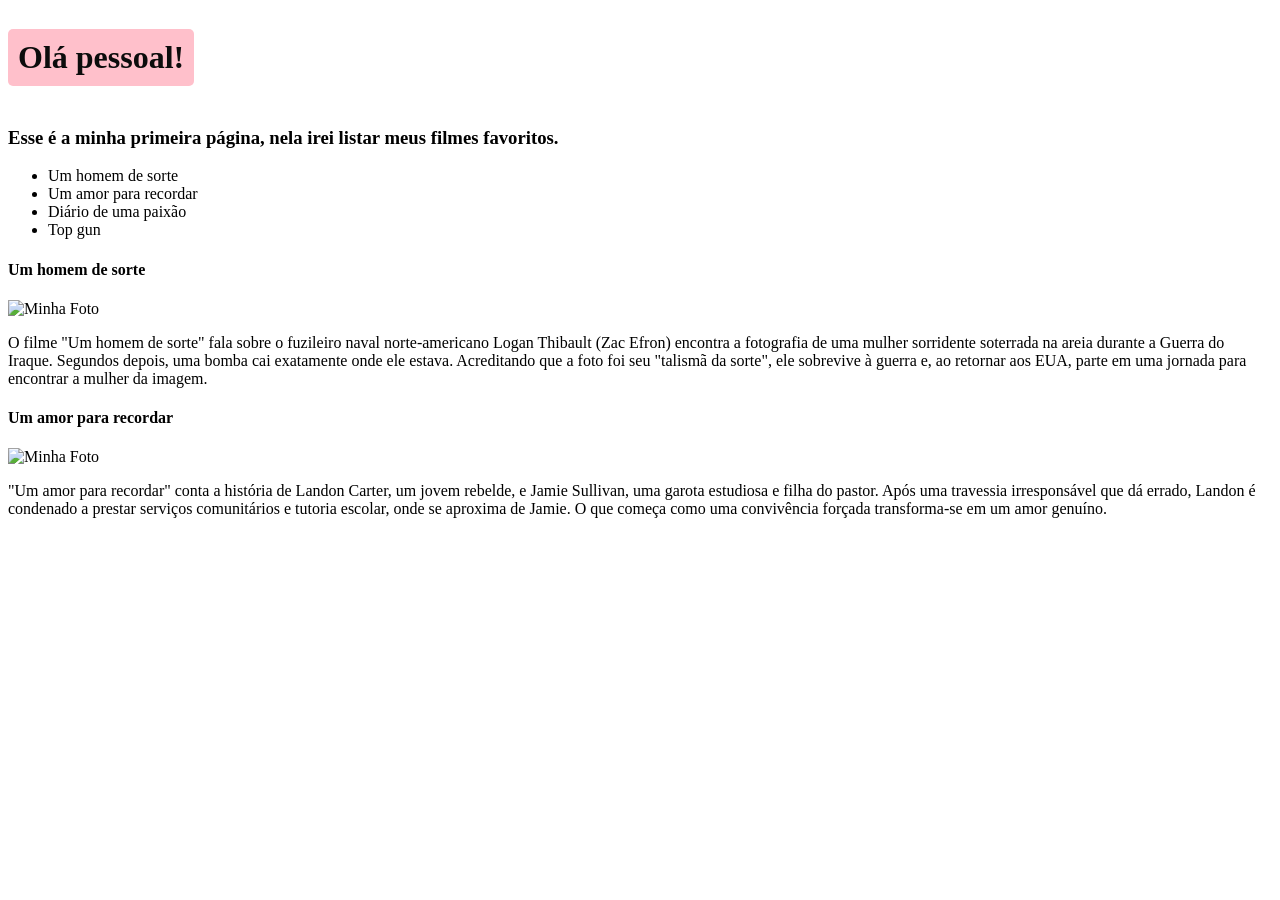
==== front.html @ fdfe2272 "Add files via upload" ====
<!DOCTYPE html>
<!DOCTYPE html>
<html lang="pt-br">
<head>
    <meta charset="UTF-8">
    <meta name="viewport" content="width=device-width, initial-scale=1.0">
    <title>Nicolle</title>
</head>
<style> 
h1{font-family: 'Georgia', serif;    
    color: #ff0055; 
}
</style>
<body>
    <h1 style="background-color: pink; color: rgb(12, 12, 12); display: inline-block; padding: 10px; border-radius: 5px;">Olá pessoal!</h1>

    <h3>Esse é a minha primeira página, nela irei listar meus filmes favoritos.</h3>
    <ul> <li>Um homem de sorte</li> <li>Um amor para recordar</li> <li>Diário de uma paixão </li><li>Top gun</li></ul>
          <h4>Um homem de sorte </h4>
   
          <img src="https://i.pinimg.com/736x/ab/b4/93/abb4937a36cb1da342372570c55c8eac.jpg" alt="Minha Foto" width="300">
    <P> O filme "Um homem de sorte" fala sobre o fuzileiro naval norte-americano Logan Thibault (Zac Efron) 
encontra a fotografia de uma mulher sorridente soterrada na areia durante a Guerra do Iraque. 
Segundos depois, uma bomba cai exatamente onde ele estava. 
Acreditando que a foto foi seu "talismã da sorte", ele sobrevive à guerra e, ao retornar aos EUA, 
parte em uma jornada para encontrar a mulher da imagem.</P>

<h4>Um amor para recordar</h4>
<img src="https://i.pinimg.com/736x/e0/65/6a/e0656adb2d87b679026ea31871b08b15.jpg" alt="Minha Foto" width="300">
<p>"Um amor para recordar" conta a história de Landon Carter, um jovem rebelde, e Jamie Sullivan, uma garota estudiosa e filha do pastor.
     Após uma travessia irresponsável que dá errado, Landon é condenado a prestar serviços comunitários e tutoria escolar, onde se aproxima de Jamie.
     O que começa como uma convivência forçada transforma-se em um amor genuíno.</p>
</body>
</html>
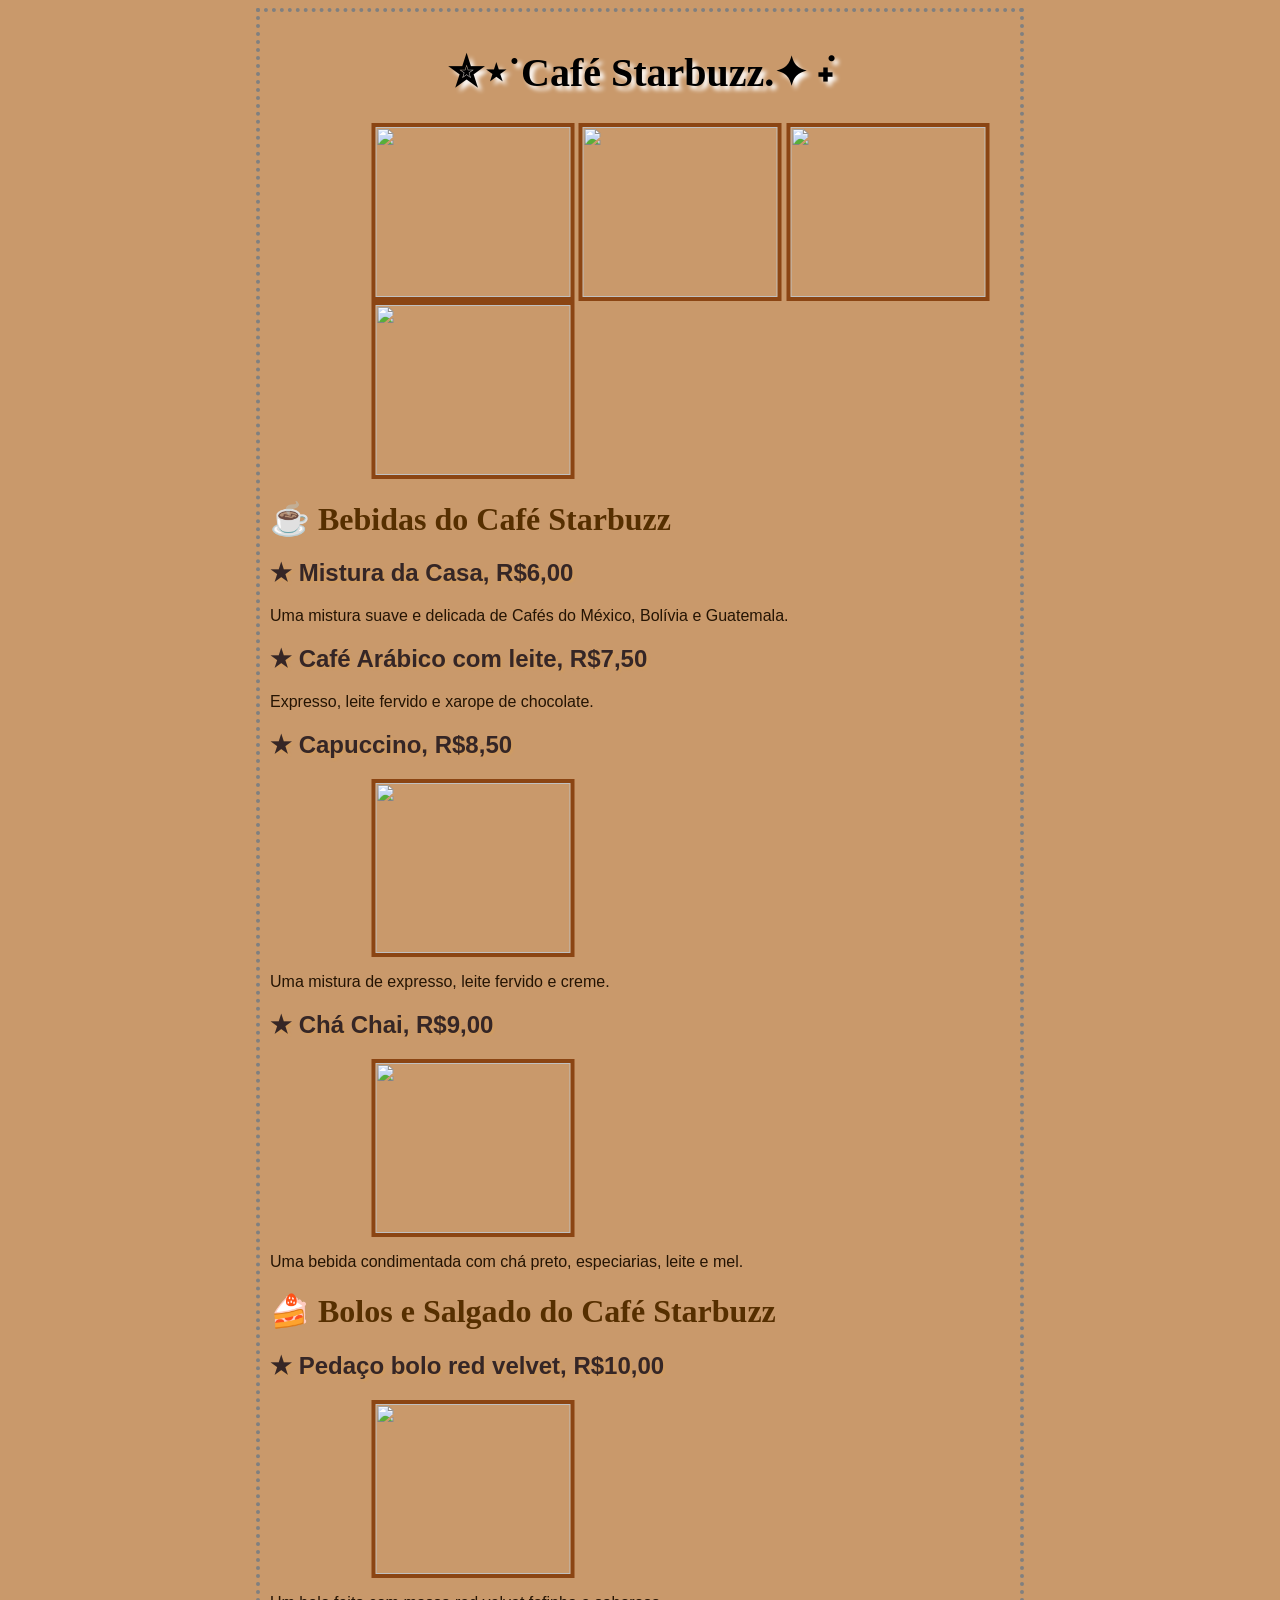
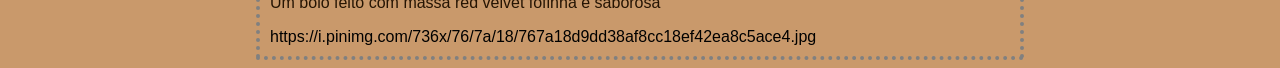
==== commit 1a4602fd: "Add files via upload" ====
--- a/front.html
+++ b/front.html
@@ -1,35 +1,37 @@
-<!DOCTYPE html>
 <!DOCTYPE html>
 <html lang="pt-br">
 <head>
-    <meta charset="UTF-8">
-    <meta name="viewport" content="width=device-width, initial-scale=1.0">
-    <title>Nicolle</title>
+<link rel="stylesheet" type="text/css" href=" estilo_cafe.css ">
+<meta charset="utf-8">
+<title>.✦ ݁˖Café Starbuzz✮⋆˙</title>
 </head>
-<style> 
-h1{font-family: 'Georgia', serif;    
-    color: #ff0055; 
-}
-</style>
 <body>
-    <h1 style="background-color: pink; color: rgb(12, 12, 12); display: inline-block; padding: 10px; border-radius: 5px;">Olá pessoal!</h1>
+<h1 class="titulo">✮⋆˙Café Starbuzz.✦ ݁˖</h1>
+<img src="https://i.pinimg.com/736x/25/c6/20/25c620e93456b923a6ad4e6de1ddfafb.jpg" width="195" height="170" border="3">
+<img src="https://i.pinimg.com/736x/50/7b/b4/507bb4352c6cb87ae99ecc83698c80c2.jpg" width="195" height="170" border="3">
+<img src="https://i.pinimg.com/736x/7a/29/df/7a29dfc903d98c6ba13b687ef1fa1d1a.jpg" width="195" height="170" border="3">
+<img src="https://i.pinimg.com/736x/44/57/48/445748d9cb6185950e25d4732e33ed1c.jpg" width="195" height="170" border="3">
+<h1>☕ Bebidas do Café Starbuzz</h1>
+<h2>★ Mistura da Casa, R$6,00</h2>
+<p>Uma mistura suave e delicada de Cafés do México, Bolívia e
+Guatemala. </p>
+<h2>★ Café Arábico com leite, R$7,50</h2>
 
-    <h3>Esse é a minha primeira página, nela irei listar meus filmes favoritos.</h3>
-    <ul> <li>Um homem de sorte</li> <li>Um amor para recordar</li> <li>Diário de uma paixão </li><li>Top gun</li></ul>
-          <h4>Um homem de sorte </h4>
-   
-          <img src="https://i.pinimg.com/736x/ab/b4/93/abb4937a36cb1da342372570c55c8eac.jpg" alt="Minha Foto" width="300">
-    <P> O filme "Um homem de sorte" fala sobre o fuzileiro naval norte-americano Logan Thibault (Zac Efron) 
-encontra a fotografia de uma mulher sorridente soterrada na areia durante a Guerra do Iraque. 
-Segundos depois, uma bomba cai exatamente onde ele estava. 
-Acreditando que a foto foi seu "talismã da sorte", ele sobrevive à guerra e, ao retornar aos EUA, 
-parte em uma jornada para encontrar a mulher da imagem.</P>
+<p>Expresso, leite fervido e xarope de chocolate. </p>
 
-<h4>Um amor para recordar</h4>
-<img src="https://i.pinimg.com/736x/e0/65/6a/e0656adb2d87b679026ea31871b08b15.jpg" alt="Minha Foto" width="300">
-<p>"Um amor para recordar" conta a história de Landon Carter, um jovem rebelde, e Jamie Sullivan, uma garota estudiosa e filha do pastor.
-     Após uma travessia irresponsável que dá errado, Landon é condenado a prestar serviços comunitários e tutoria escolar, onde se aproxima de Jamie.
-     O que começa como uma convivência forçada transforma-se em um amor genuíno.</p>
+<h2>★ Capuccino, R$8,50</h2>
+<img src="https://i.pinimg.com/736x/76/7a/18/767a18d9dd38af8cc18ef42ea8c5ace4.jpg" width="195" height="170" border="3">
+<p>Uma mistura de expresso, leite fervido e creme. </p>
+
+<h2>★ Chá Chai, R$9,00</h2>
+<img src="https://i.pinimg.com/736x/b3/03/73/b30373ebd0759d1ec020c3468c2204b8.jpg" width="195" height="170" border="3">
+<p>Uma bebida condimentada com chá preto, especiarias, leite e
+mel. </p>
+<h1>🍰 Bolos e Salgado do Café Starbuzz</h1>
+<h2>★ Pedaço bolo red velvet, R$10,00</h2>
+<img src="https://i.pinimg.com/736x/25/c6/20/25c620e93456b923a6ad4e6de1ddfafb.jpg" width="195" height="170" border="3">
+<p>Um bolo feito com massa red velvet fofinha e saborosa </p>
+
 </body>
-</html>
-
+</html> 
+https://i.pinimg.com/736x/76/7a/18/767a18d9dd38af8cc18ef42ea8c5ace4.jpg
--- a/estilo_cafe.css
+++ b/estilo_cafe.css
@@ -0,0 +1,33 @@
+body{
+    background-color:#C9996B;
+    margin-left: 20%;
+    margin-right: 20%;
+    border: 4px dotted gray;
+    padding: 10px 10px 10px 10px;
+    font-family: sans-serif;
+    }
+    h1.titulo{
+    
+    color: #000000;
+    font-family: verdana;
+    text-shadow: 4px 4px 4px white;
+    font-size: 30pt;
+    text-align: center;
+    }
+    h1{
+    color: #562F00;
+    font-family: verdana;
+    text-shadow: 2px 2px 2px #494038(253, 190, 107)
+    }
+    h2{
+    color:#352626;
+    text-shadow: 2px 2px 2px rgb(209, 156, 95)
+    }
+    img{
+    border: 4px solid #8B4513;
+    object-fit: cover;
+    transform: translateX(50%);
+    }
+    
+    p{ color: 
+        rgb(37, 20, 3); }
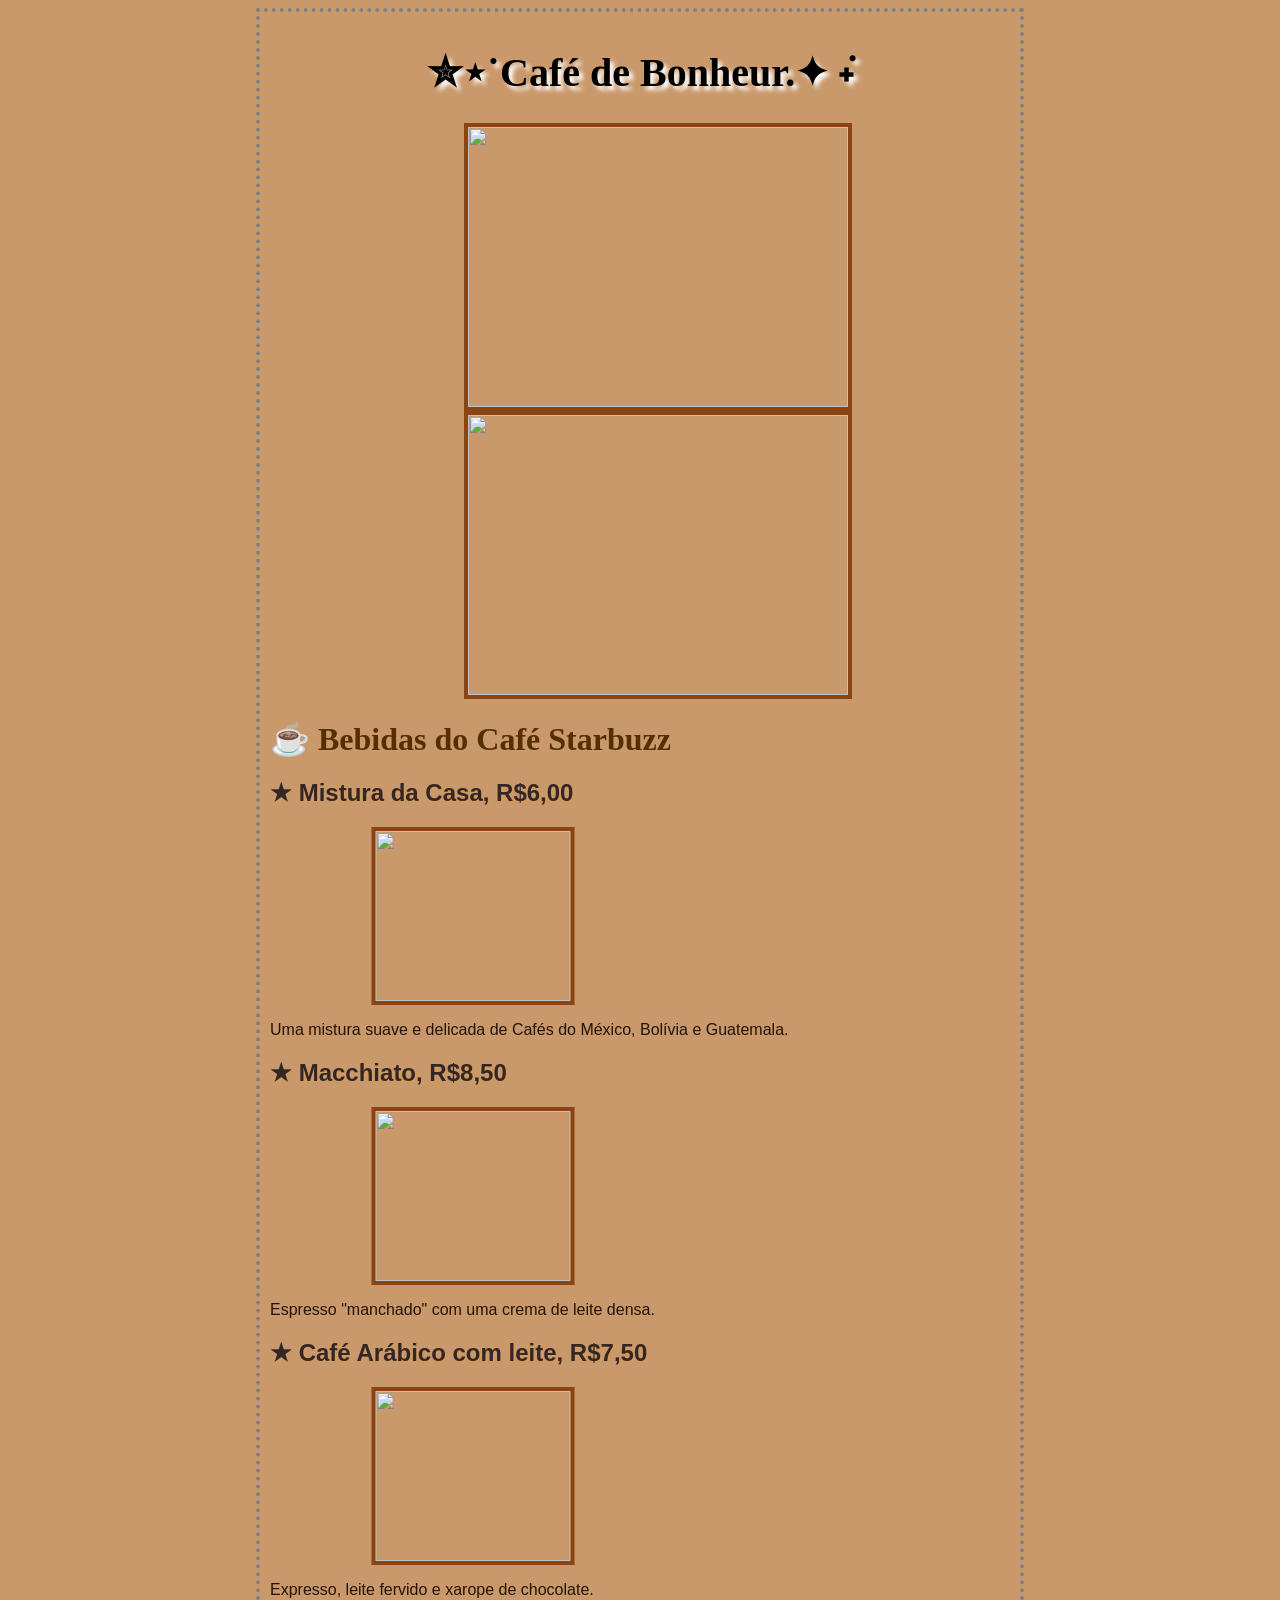
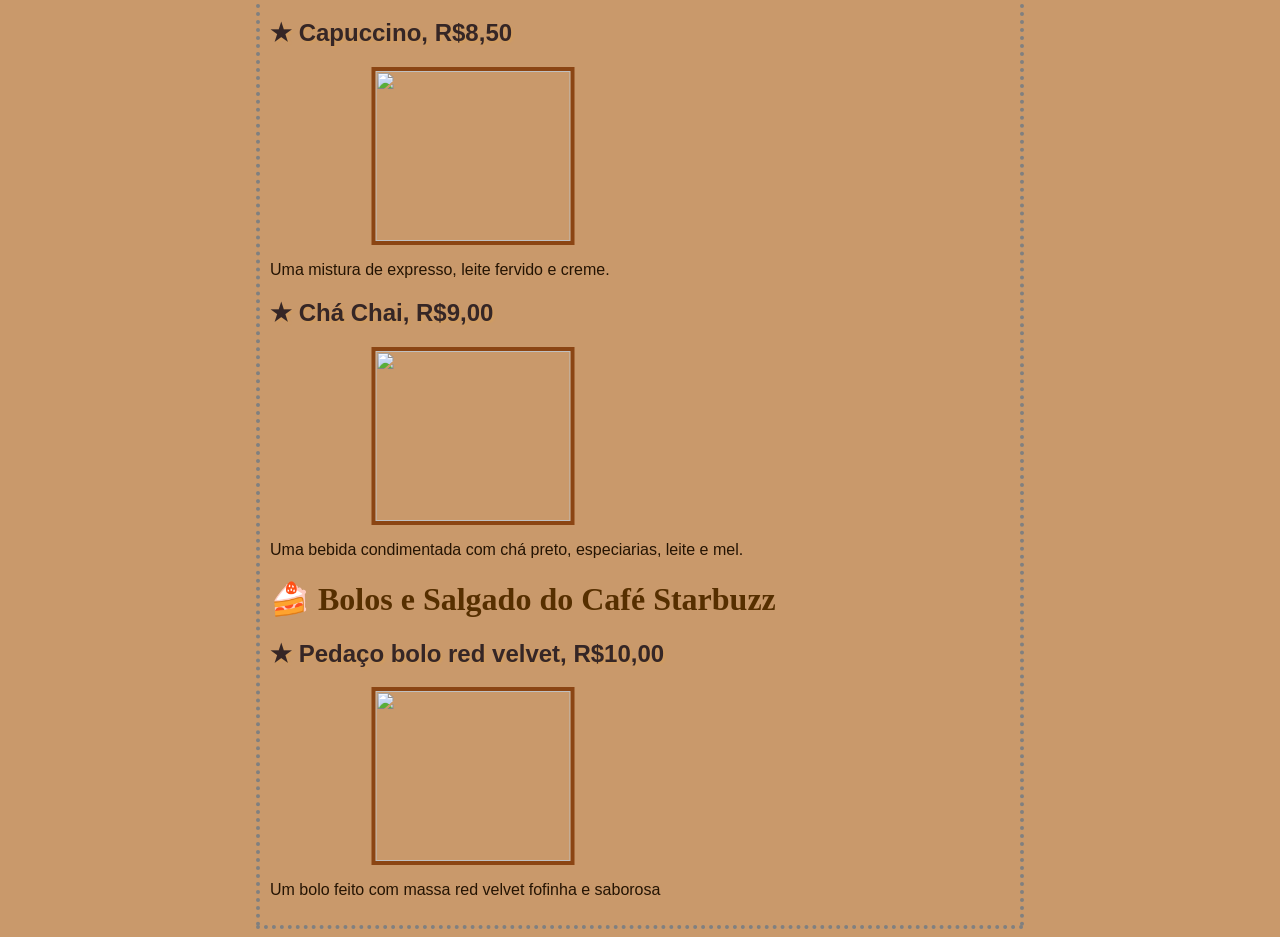
==== commit c25e333f: "Update café name and menu items in front.html" ====
--- a/front.html
+++ b/front.html
@@ -3,35 +3,43 @@
 <head>
 <link rel="stylesheet" type="text/css" href=" estilo_cafe.css ">
 <meta charset="utf-8">
-<title>.✦ ݁˖Café Starbuzz✮⋆˙</title>
+<title>.✦ ݁˖Café de Bonheur✮⋆˙</title>
 </head>
 <body>
-<h1 class="titulo">✮⋆˙Café Starbuzz.✦ ݁˖</h1>
-<img src="https://i.pinimg.com/736x/25/c6/20/25c620e93456b923a6ad4e6de1ddfafb.jpg" width="195" height="170" border="3">
-<img src="https://i.pinimg.com/736x/50/7b/b4/507bb4352c6cb87ae99ecc83698c80c2.jpg" width="195" height="170" border="3">
-<img src="https://i.pinimg.com/736x/7a/29/df/7a29dfc903d98c6ba13b687ef1fa1d1a.jpg" width="195" height="170" border="3">
-<img src="https://i.pinimg.com/736x/44/57/48/445748d9cb6185950e25d4732e33ed1c.jpg" width="195" height="170" border="3">
+<h1 class="titulo">✮⋆˙Café de Bonheur.✦ ݁˖</h1>
+<img src="https://i.pinimg.com/736x/3b/67/f7/3b67f7e5e8cc65da264af8367a30b8e5.jpg" width="380" height="280" border="3">
+<img src="https://i.pinimg.com/736x/50/7b/b4/507bb4352c6cb87ae99ecc83698c80c2.jpg" width="380" height="280" border="3">
+
 <h1>☕ Bebidas do Café Starbuzz</h1>
+
 <h2>★ Mistura da Casa, R$6,00</h2>
-<p>Uma mistura suave e delicada de Cafés do México, Bolívia e
+<img src="https://i.pinimg.com/736x/e9/b7/e5/e9b7e596d74785a154e8634f7f841937.jpg" width="195" height="170" border="3">
+    <p>Uma mistura suave e delicada de Cafés do México, Bolívia e
 Guatemala. </p>
+
+<h2>★ Macchiato, R$8,50</h2>
+    <img src="https://i.pinimg.com/1200x/51/29/c4/5129c4b309f353e2ed9abd423aadc9fb.jpg" width="195" height="170" border="3">
+        <p>Espresso "manchado" com uma crema de leite densa.</p>
+
 <h2>★ Café Arábico com leite, R$7,50</h2>
-
-<p>Expresso, leite fervido e xarope de chocolate. </p>
+    <img src="https://i.pinimg.com/736x/21/74/32/2174329b8ef1603c1cbc68bd9ef5865a.jpg" width="195" height="170" border="3">
+        <p>Expresso, leite fervido e xarope de chocolate. </p>
 
 <h2>★ Capuccino, R$8,50</h2>
-<img src="https://i.pinimg.com/736x/76/7a/18/767a18d9dd38af8cc18ef42ea8c5ace4.jpg" width="195" height="170" border="3">
-<p>Uma mistura de expresso, leite fervido e creme. </p>
+    <img src="https://i.pinimg.com/736x/76/7a/18/767a18d9dd38af8cc18ef42ea8c5ace4.jpg" width="195" height="170" border="3">
+        <p>Uma mistura de expresso, leite fervido e creme. </p>
 
 <h2>★ Chá Chai, R$9,00</h2>
-<img src="https://i.pinimg.com/736x/b3/03/73/b30373ebd0759d1ec020c3468c2204b8.jpg" width="195" height="170" border="3">
-<p>Uma bebida condimentada com chá preto, especiarias, leite e
+    <img src="https://i.pinimg.com/736x/b3/03/73/b30373ebd0759d1ec020c3468c2204b8.jpg" width="195" height="170" border="3">
+        <p>Uma bebida condimentada com chá preto, especiarias, leite e
 mel. </p>
+
 <h1>🍰 Bolos e Salgado do Café Starbuzz</h1>
 <h2>★ Pedaço bolo red velvet, R$10,00</h2>
-<img src="https://i.pinimg.com/736x/25/c6/20/25c620e93456b923a6ad4e6de1ddfafb.jpg" width="195" height="170" border="3">
-<p>Um bolo feito com massa red velvet fofinha e saborosa </p>
+    <img src="https://i.pinimg.com/736x/25/c6/20/25c620e93456b923a6ad4e6de1ddfafb.jpg" width="195" height="170" border="3">
+        <p>Um bolo feito com massa red velvet fofinha e saborosa </p>
+    
+          
 
 </body>
 </html> 
-https://i.pinimg.com/736x/76/7a/18/767a18d9dd38af8cc18ef42ea8c5ace4.jpg
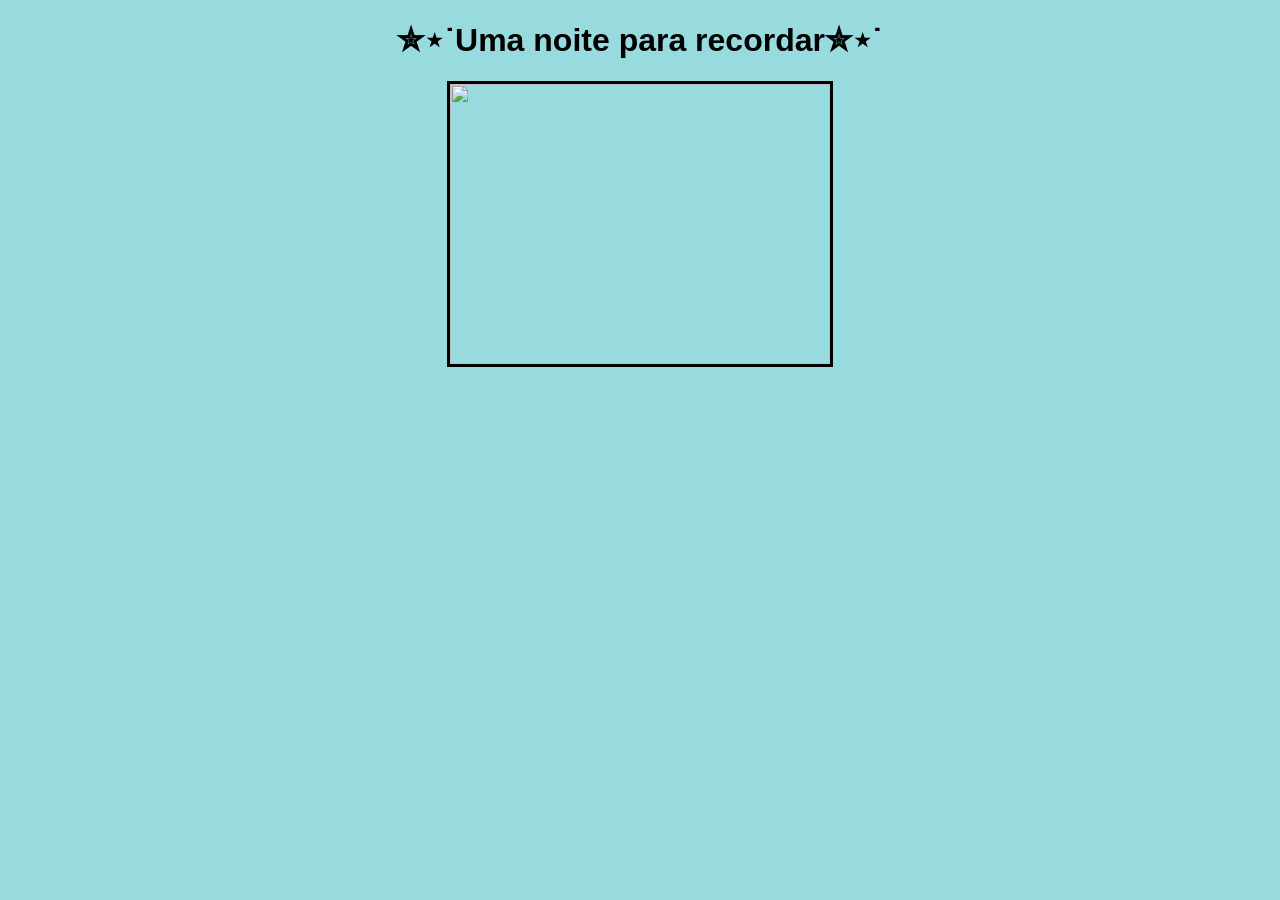
==== commit f9b059d7: "Add files via upload" ====
--- a/front.html
+++ b/front.html
@@ -1,45 +1,15 @@
 <!DOCTYPE html>
 <html lang="pt-br">
 <head>
-<link rel="stylesheet" type="text/css" href=" estilo_cafe.css ">
-<meta charset="utf-8">
-<title>.✦ ݁˖Café de Bonheur✮⋆˙</title>
+    <meta charset="UTF-8">
+    <meta name="viewport" content="width=device-width, initial-scale=1.0">
+    <title>.✦ ݁˖Site 15 anos.✦ ݁˖</title>
 </head>
+
 <body>
-<h1 class="titulo">✮⋆˙Café de Bonheur.✦ ݁˖</h1>
-<img src="https://i.pinimg.com/736x/3b/67/f7/3b67f7e5e8cc65da264af8367a30b8e5.jpg" width="380" height="280" border="3">
-<img src="https://i.pinimg.com/736x/50/7b/b4/507bb4352c6cb87ae99ecc83698c80c2.jpg" width="380" height="280" border="3">
-
-<h1>☕ Bebidas do Café Starbuzz</h1>
-
-<h2>★ Mistura da Casa, R$6,00</h2>
-<img src="https://i.pinimg.com/736x/e9/b7/e5/e9b7e596d74785a154e8634f7f841937.jpg" width="195" height="170" border="3">
-    <p>Uma mistura suave e delicada de Cafés do México, Bolívia e
-Guatemala. </p>
-
-<h2>★ Macchiato, R$8,50</h2>
-    <img src="https://i.pinimg.com/1200x/51/29/c4/5129c4b309f353e2ed9abd423aadc9fb.jpg" width="195" height="170" border="3">
-        <p>Espresso "manchado" com uma crema de leite densa.</p>
-
-<h2>★ Café Arábico com leite, R$7,50</h2>
-    <img src="https://i.pinimg.com/736x/21/74/32/2174329b8ef1603c1cbc68bd9ef5865a.jpg" width="195" height="170" border="3">
-        <p>Expresso, leite fervido e xarope de chocolate. </p>
-
-<h2>★ Capuccino, R$8,50</h2>
-    <img src="https://i.pinimg.com/736x/76/7a/18/767a18d9dd38af8cc18ef42ea8c5ace4.jpg" width="195" height="170" border="3">
-        <p>Uma mistura de expresso, leite fervido e creme. </p>
-
-<h2>★ Chá Chai, R$9,00</h2>
-    <img src="https://i.pinimg.com/736x/b3/03/73/b30373ebd0759d1ec020c3468c2204b8.jpg" width="195" height="170" border="3">
-        <p>Uma bebida condimentada com chá preto, especiarias, leite e
-mel. </p>
-
-<h1>🍰 Bolos e Salgado do Café Starbuzz</h1>
-<h2>★ Pedaço bolo red velvet, R$10,00</h2>
-    <img src="https://i.pinimg.com/736x/25/c6/20/25c620e93456b923a6ad4e6de1ddfafb.jpg" width="195" height="170" border="3">
-        <p>Um bolo feito com massa red velvet fofinha e saborosa </p>
-    
-          
-
-</body>
-</html> 
+    <h1>✮⋆˙Uma noite para recordar✮⋆˙</h1>
+    <img src="Logo Azul para Site de 15 Anos.png" width="380" height="280" border="3">
+     
+    <head>
+</html>          
+<link rel="stylesheet" href="style.css">                                                                                      
--- a/style.css
+++ b/style.css
@@ -0,0 +1,7 @@
+body {
+    background-color: #97DBDE;
+    font-family: Arial, sans-serif;
+    text-align: center;
+    margin: 0;
+    padding: 0;
+}
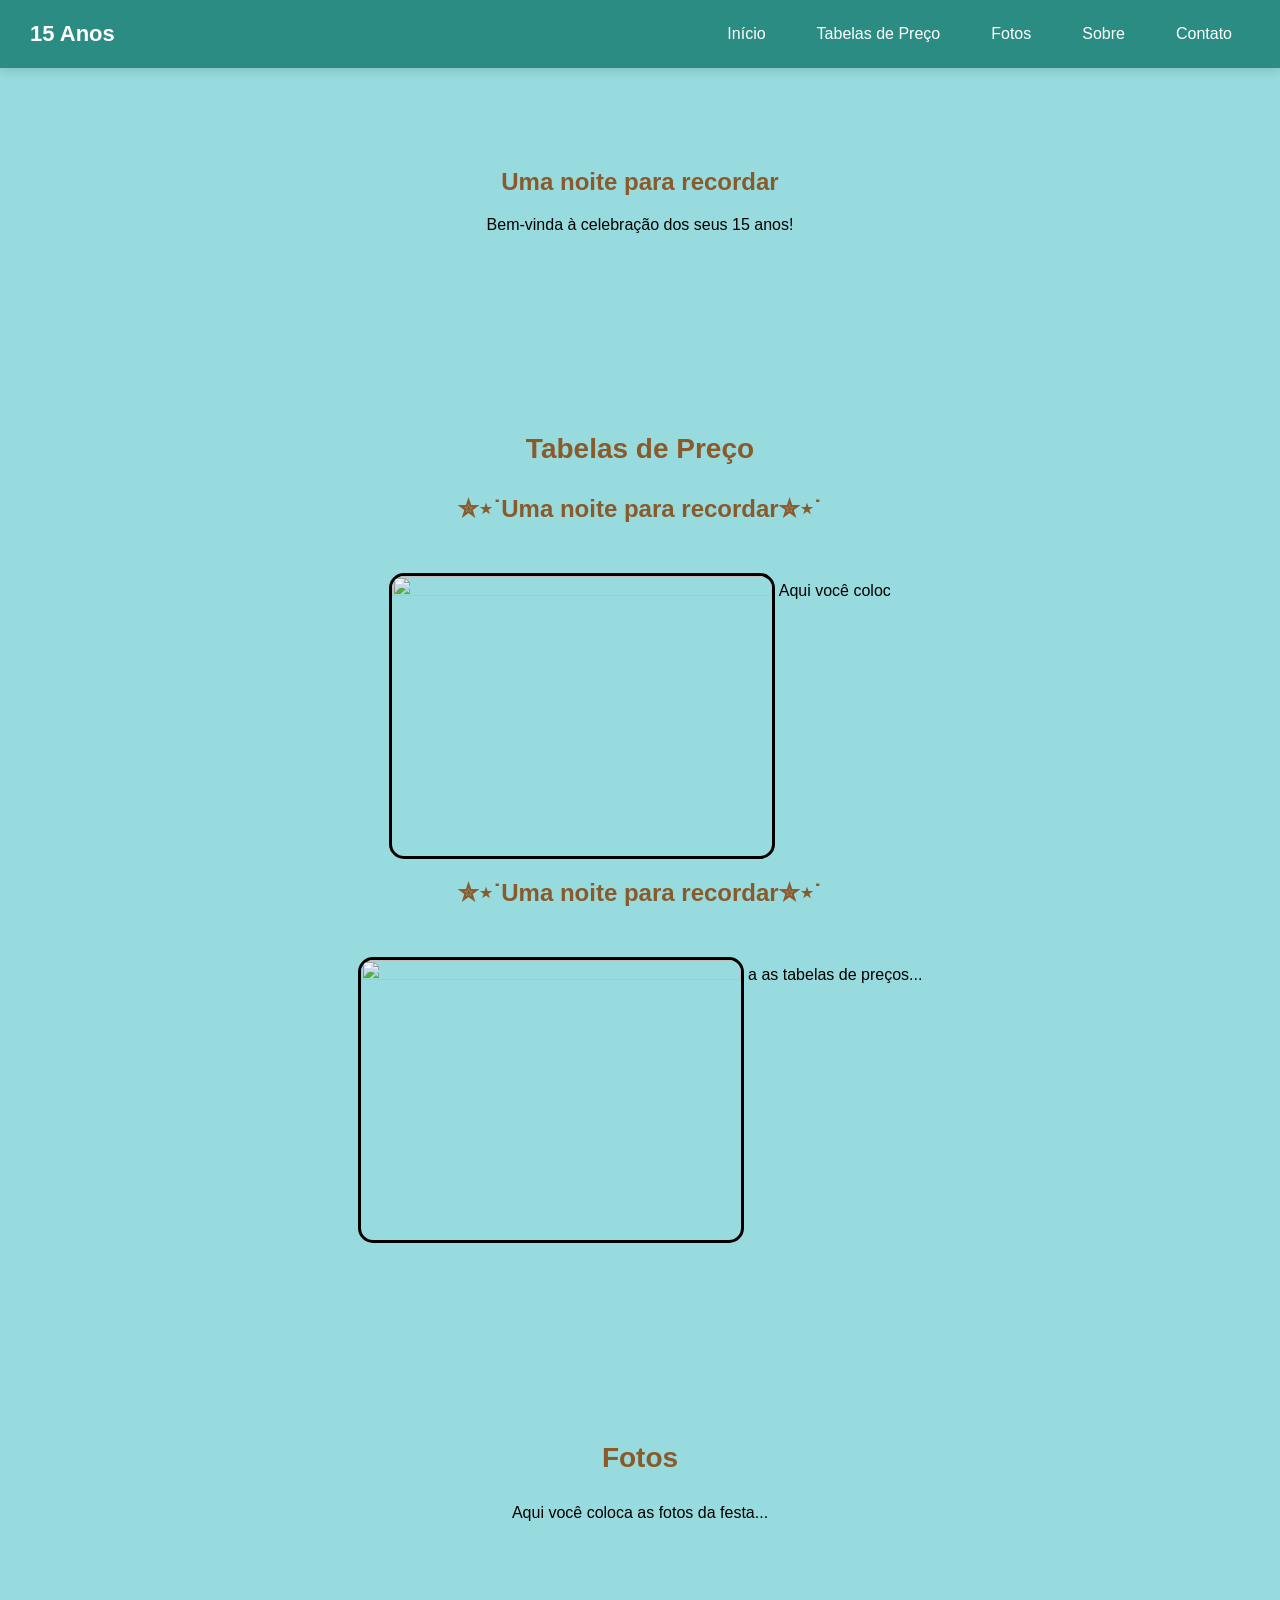
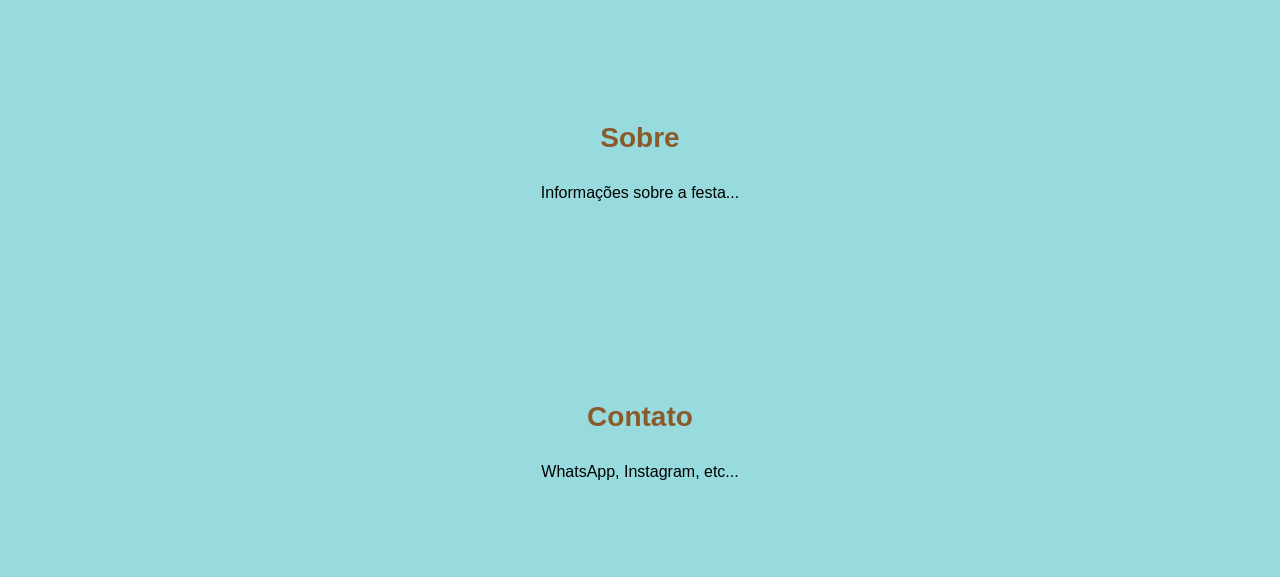
==== commit e4db2bb8: "Add files via upload" ====
--- a/front.html
+++ b/front.html
@@ -7,9 +7,55 @@
 </head>
 
 <body>
-    <h1>✮⋆˙Uma noite para recordar✮⋆˙</h1>
+         <!-- FAIXA DO MENU -->
+         <header>
+            <div class="logo">15 Anos</div>
+            <nav>
+                <a href="#inicio">Início</a>
+                <a href="#precos">Tabelas de Preço</a>
+                <a href="#fotos">Fotos</a>
+                <a href="#sobre">Sobre</a>
+                <a href="#contato">Contato</a>
+            </nav>
+        </header>
+    
+        <!-- SEÇÃO INÍCIO -->
+        <section id="inicio">
+            <h1>Uma noite para recordar</h1>
+            <p>Bem-vinda à celebração dos seus 15 anos!</p>
+            <!-- Aqui você coloca a imagem do Canva -->
+            <!-- <img src="sua-imagem.png" alt="Foto"> -->
+        </section>
+    
+        <!-- SEÇÃO TABELAS DE PREÇO -->
+        <section id="precos">
+            <h2>Tabelas de Preço</h2>
+            <p><h1>✮⋆˙Uma noite para recordar✮⋆˙</h1>
     <img src="Logo Azul para Site de 15 Anos.png" width="380" height="280" border="3">
-     
-    <head>
+    <body>
+Aqui você coloc<h1>✮⋆˙Uma noite para recordar✮⋆˙</h1>
+    <img src="Logo Azul para Site de 15 Anos.png" width="380" height="280" border="3">
+    <body>
+a as tabelas de preços...</p>
+        </section>
+    
+        <!-- SEÇÃO FOTOS -->
+        <section id="fotos">
+            <h2>Fotos</h2>
+            <p>Aqui você coloca as fotos da festa...</p>
+        </section>
+    
+        <!-- SEÇÃO SOBRE -->
+        <section id="sobre">
+            <h2>Sobre</h2>
+            <p>Informações sobre a festa...</p>
+        </section>
+    
+        <!-- SEÇÃO CONTATO -->
+        <section id="contato">
+            <h2>Contato</h2>
+            <p>WhatsApp, Instagram, etc...</p>
+        </section>
+        <body>
 </html>          
 <link rel="stylesheet" href="style.css">                                                                                      
--- a/style.css
+++ b/style.css
@@ -4,4 +4,66 @@
     text-align: center;
     margin: 0;
     padding: 0;
-}+}
+
+header {
+    background-color: hsl(175, 53%, 36%);
+    padding: 15px 30px;
+    display: flex;
+    justify-content: space-between;
+    align-items: center;
+    position: sticky;
+    top: 0;
+    z-index: 1000;
+    box-shadow: 0 2px 10px rgba(0,0,0,0.15);
+}
+
+.logo {
+    color: white;
+    font-size: 22px;
+    font-weight: bold;
+}
+
+nav {
+    display: flex;
+    gap: 15px;
+}
+
+nav a {
+    color: white;
+    text-decoration: none;
+    padding: 10px 18px;
+    border-radius: 25px;
+    font-weight: 500;
+    transition: 0.3s;
+}
+
+nav a:hover {
+    background-color: #a67c52;
+}
+section {
+    padding: 80px 20px;
+    max-width: 1000px;
+    margin: 0 auto;
+    text-align: center;
+    scroll-margin-top: 80px;
+}
+
+h1 {
+    color: #8b5a2b;
+    margin-bottom: 20px;
+}
+
+h2 {
+    color: #8b5a2b;
+    margin-bottom: 30px;
+    font-size: 28px;
+}
+
+img {
+    max-width: 100%;
+    height: auto;
+    border-radius: 15px;
+    margin-top: 30px;
+}
+
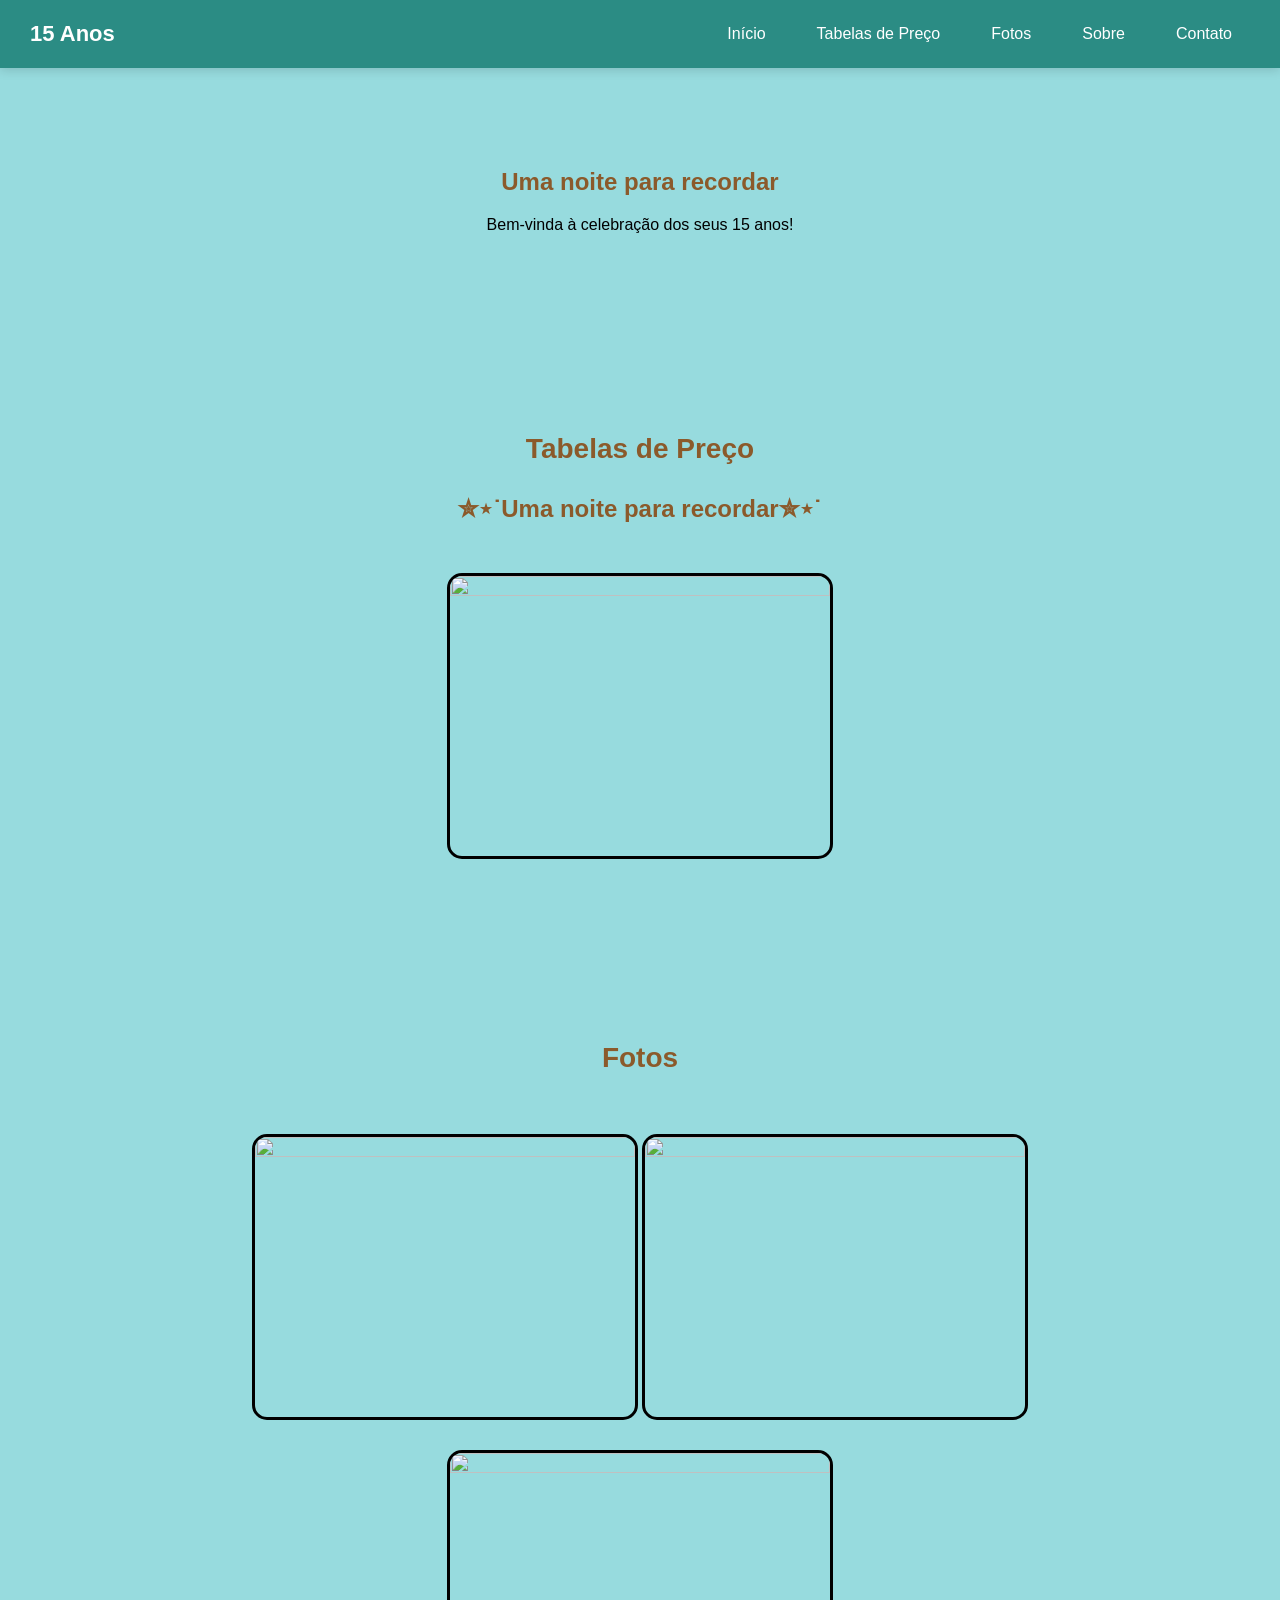
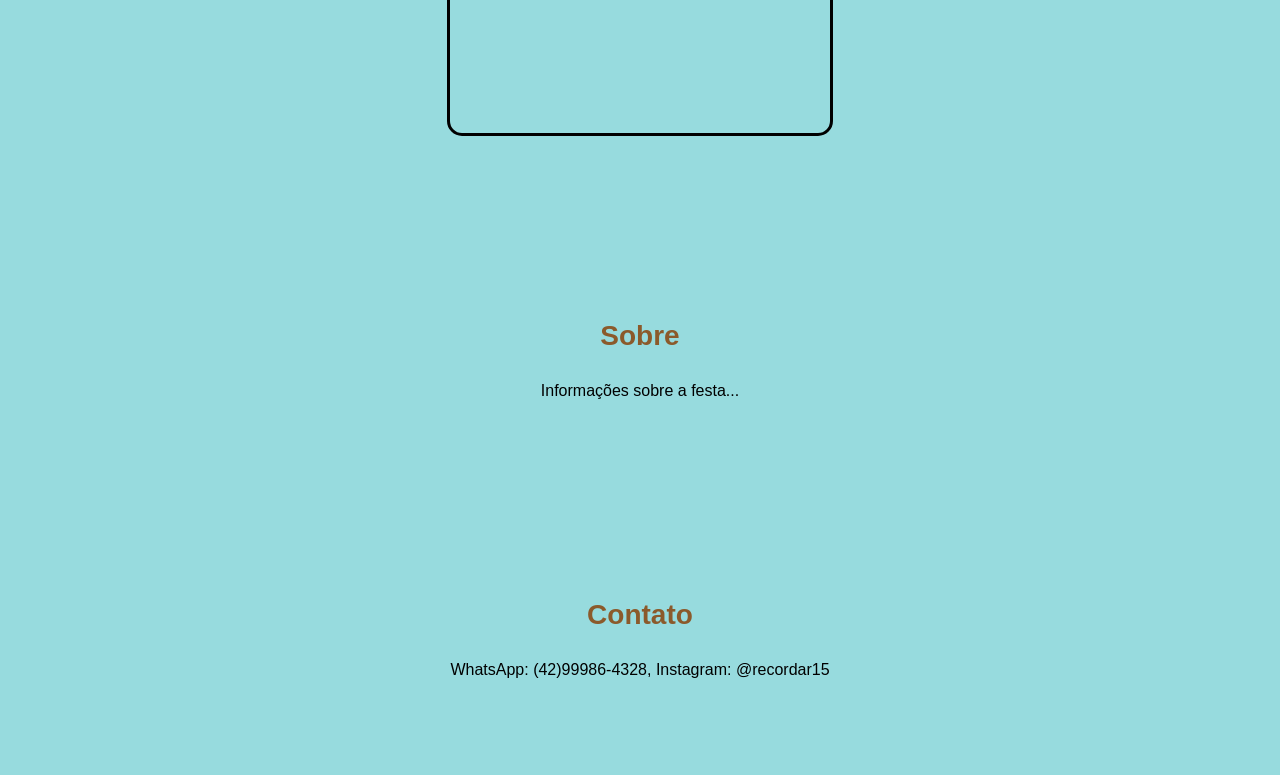
==== commit b0ba79e7: "Update front.html with new images and contact info" ====
--- a/front.html
+++ b/front.html
@@ -31,19 +31,23 @@
         <section id="precos">
             <h2>Tabelas de Preço</h2>
             <p><h1>✮⋆˙Uma noite para recordar✮⋆˙</h1>
+          
+    
+    <body>
+  
     <img src="Logo Azul para Site de 15 Anos.png" width="380" height="280" border="3">
     <body>
-Aqui você coloc<h1>✮⋆˙Uma noite para recordar✮⋆˙</h1>
-    <img src="Logo Azul para Site de 15 Anos.png" width="380" height="280" border="3">
-    <body>
-a as tabelas de preços...</p>
+
         </section>
     
         <!-- SEÇÃO FOTOS -->
         <section id="fotos">
             <h2>Fotos</h2>
-            <p>Aqui você coloca as fotos da festa...</p>
-        </section>
+               <img src="https://produtora7.com.br/wp-content/uploads/2025/08/Festa-de-15-anos-completa-1024x683.jpg" width="380" height="280" border="3">
+             <img src="https://cdn.alboompro.com/5e5829eb68fee500019bc6fe_676de9dda2349e000115f427/large/festa_de_15_anos_da_debutante_evellyn_buffet_cedrom_av_dr_candido_motta_filho_922-_cidade_sao_francisco_sao-paulo-_sp_-05351-000_brasil-76.jpg?v=1" width="380" height="280" border="3">
+             <img src="https://bisutti.com.br/wp-content/uploads/2022/02/CI_DE_21.11.19-36-1-1-scaled-1.jpg" width="380" height="280" border="3">
+            </section>
+
     
         <!-- SEÇÃO SOBRE -->
         <section id="sobre">
@@ -54,8 +58,8 @@
         <!-- SEÇÃO CONTATO -->
         <section id="contato">
             <h2>Contato</h2>
-            <p>WhatsApp, Instagram, etc...</p>
+            <p>WhatsApp: (42)99986-4328, Instagram: @recordar15</p>
         </section>
         <body>
 </html>          
-<link rel="stylesheet" href="style.css">                                                                                      +<link rel="stylesheet" href="style.css">                                                                                                                                                                  
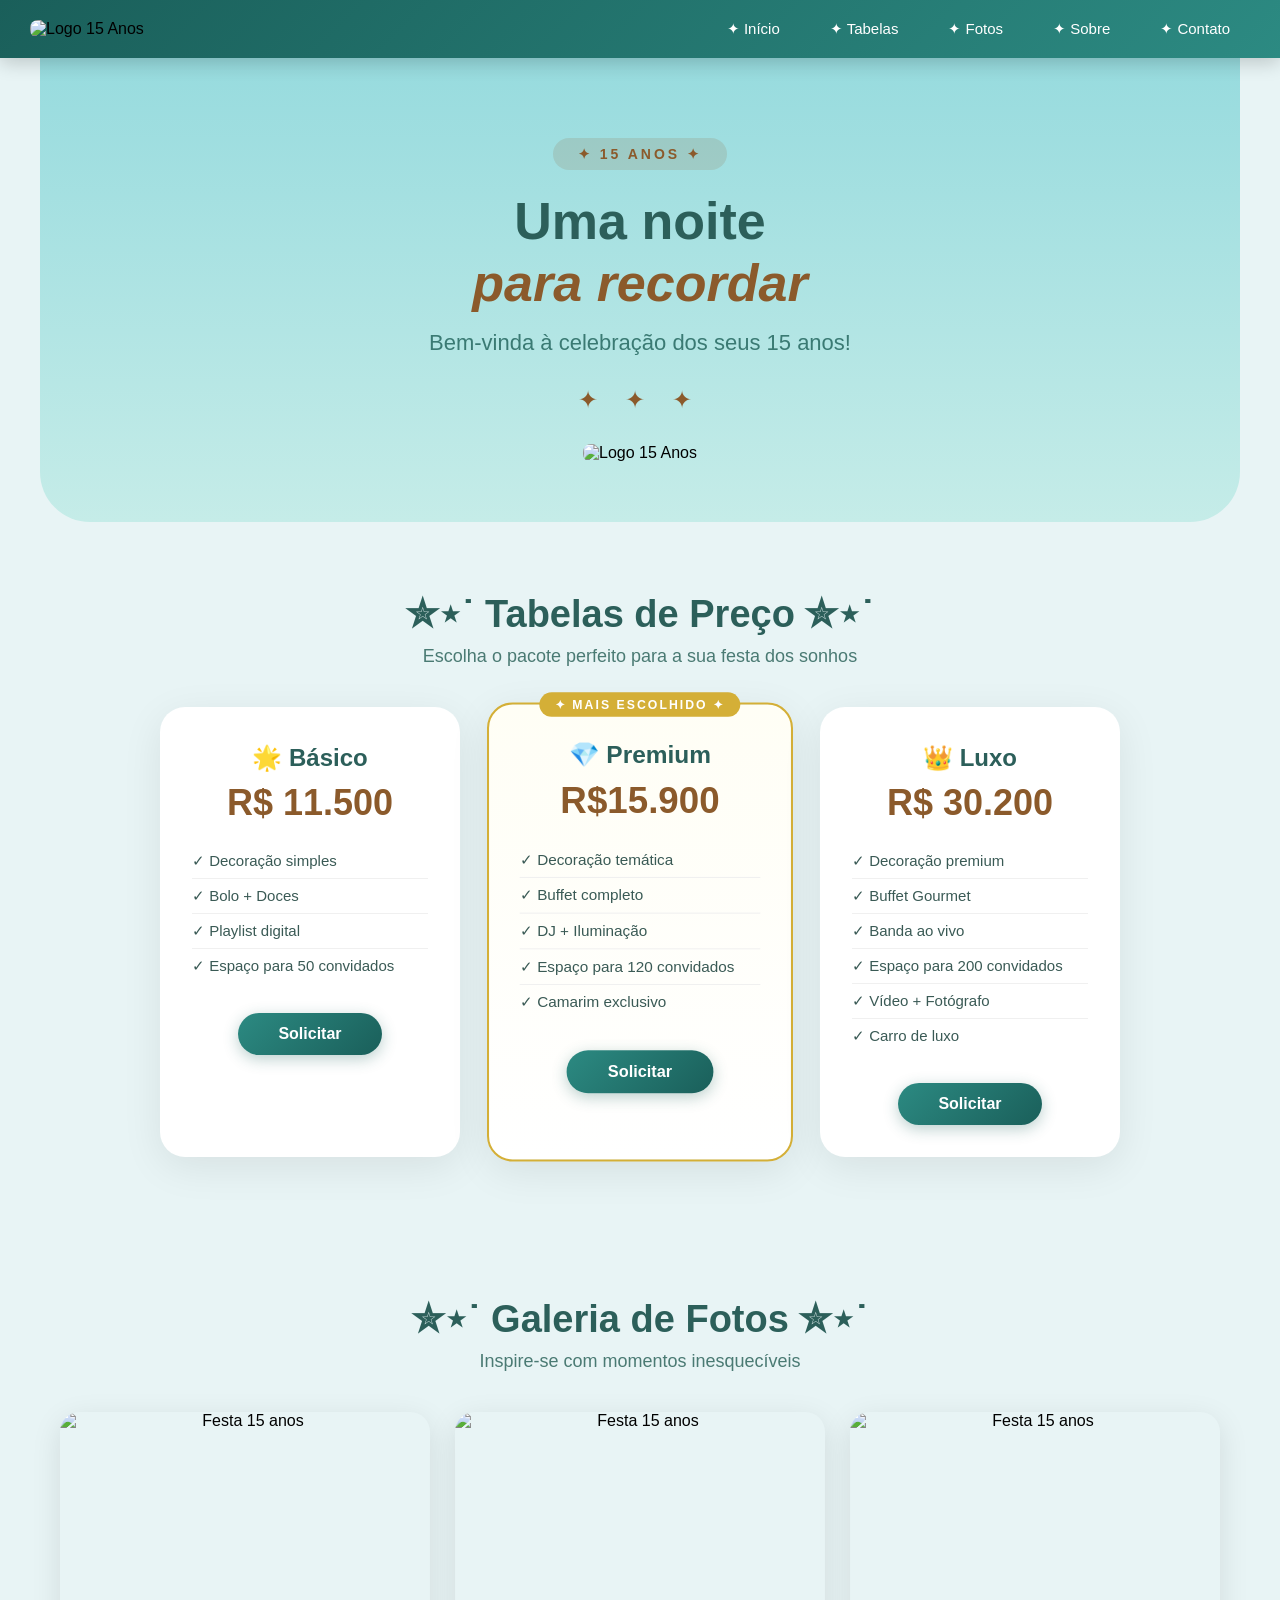
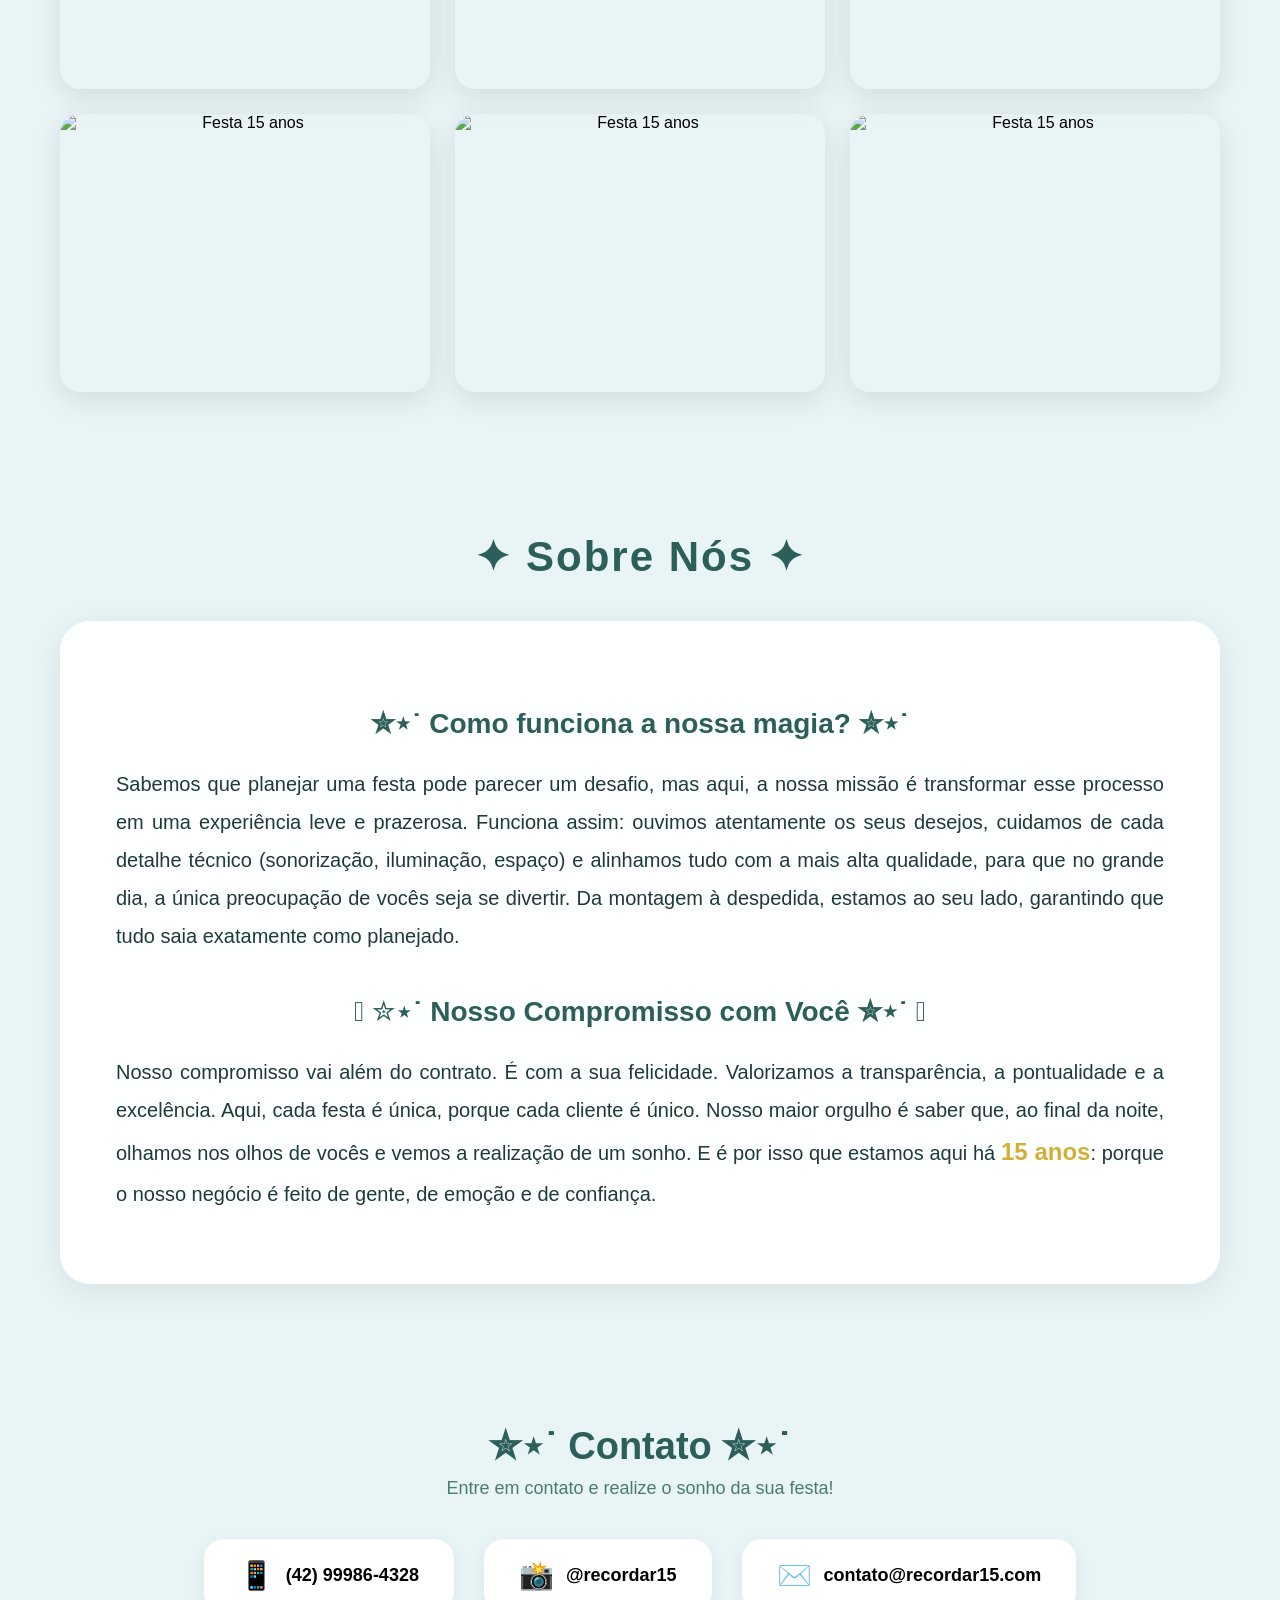
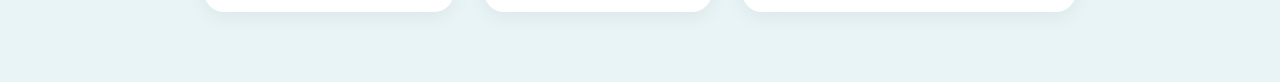
==== commit dbf4268c: "Add files via upload" ====
--- a/front.html
+++ b/front.html
@@ -3,63 +3,168 @@
 <head>
     <meta charset="UTF-8">
     <meta name="viewport" content="width=device-width, initial-scale=1.0">
-    <title>.✦ ݁˖Site 15 anos.✦ ݁˖</title>
+    <title>.✦ ݁˖ Site 15 anos .✦ ݁˖</title>
+    <link rel="stylesheet" href="style.css">
 </head>
 
 <body>
-         <!-- FAIXA DO MENU -->
-         <header>
-            <div class="logo">15 Anos</div>
-            <nav>
-                <a href="#inicio">Início</a>
-                <a href="#precos">Tabelas de Preço</a>
-                <a href="#fotos">Fotos</a>
-                <a href="#sobre">Sobre</a>
-                <a href="#contato">Contato</a>
-            </nav>
-        </header>
-    
-        <!-- SEÇÃO INÍCIO -->
-        <section id="inicio">
-            <h1>Uma noite para recordar</h1>
-            <p>Bem-vinda à celebração dos seus 15 anos!</p>
-            <!-- Aqui você coloca a imagem do Canva -->
-            <!-- <img src="sua-imagem.png" alt="Foto"> -->
-        </section>
-    
-        <!-- SEÇÃO TABELAS DE PREÇO -->
-        <section id="precos">
-            <h2>Tabelas de Preço</h2>
-            <p><h1>✮⋆˙Uma noite para recordar✮⋆˙</h1>
-          
-    
-    <body>
-  
-    <img src="Logo Azul para Site de 15 Anos.png" width="380" height="280" border="3">
-    <body>
+    <!-- FAIXA DO MENU -->
+    <header>
+        <div class="logo">
+            <!-- OPÇÃO 1: COM %20 (se mantiver o nome com espaços) -->
+             <div class="logo">
+    <img src="logo-15-anos.png" alt="Logo 15 Anos" height="50">
+</div>
+            
+            <!-- OPÇÃO 2: COM NOME RENOMEADO (RECOMENDADO) -->
+            <!-- <img src="logo-15-anos.png" alt="Logo 15 Anos" height="50"> -->
+        </div>
+        <nav>
+            <a href="#inicio">✦ Início</a>
+            <a href="#precos">✦ Tabelas</a>
+            <a href="#fotos">✦ Fotos</a>
+            <a href="#sobre">✦ Sobre</a>
+            <a href="#contato">✦ Contato</a>
+        </nav>
+    </header>
 
-        </section>
-    
-        <!-- SEÇÃO FOTOS -->
-        <section id="fotos">
-            <h2>Fotos</h2>
-               <img src="https://produtora7.com.br/wp-content/uploads/2025/08/Festa-de-15-anos-completa-1024x683.jpg" width="380" height="280" border="3">
-             <img src="https://cdn.alboompro.com/5e5829eb68fee500019bc6fe_676de9dda2349e000115f427/large/festa_de_15_anos_da_debutante_evellyn_buffet_cedrom_av_dr_candido_motta_filho_922-_cidade_sao_francisco_sao-paulo-_sp_-05351-000_brasil-76.jpg?v=1" width="380" height="280" border="3">
-             <img src="https://bisutti.com.br/wp-content/uploads/2022/02/CI_DE_21.11.19-36-1-1-scaled-1.jpg" width="380" height="280" border="3">
-            </section>
+    <!-- SEÇÃO INÍCIO -->
+    <section id="inicio" class="secao-inicio">
+        <div class="conteudo-inicio">
+            <span class="badge">✦ 15 ANOS ✦</span>
+            <h1>Uma noite <br><span class="destaque">para recordar</span></h1>
+            <p class="subtitulo">Bem-vinda à celebração dos seus 15 anos!</p>
+            <div class="decoracao">✦ ✦ ✦</div>
+            <div class="logo">
+    <img src="logo-15-anos.png" alt="Logo 15 Anos" height="50">
+</div>
+        </div>
+    </section>
 
-    
-        <!-- SEÇÃO SOBRE -->
-        <section id="sobre">
-            <h2>Sobre</h2>
-            <p>Informações sobre a festa...</p>
-        </section>
-    
-        <!-- SEÇÃO CONTATO -->
-        <section id="contato">
-            <h2>Contato</h2>
-            <p>WhatsApp: (42)99986-4328, Instagram: @recordar15</p>
-        </section>
-        <body>
-</html>          
-<link rel="stylesheet" href="style.css">                                                                                                                                                                  
+    <!-- SEÇÃO TABELAS DE PREÇO -->
+    <section id="precos">
+        <h2>✮⋆˙ Tabelas de Preço ✮⋆˙</h2>
+        <p class="descricao">Escolha o pacote perfeito para a sua festa dos sonhos</p>
+
+        <div class="tabela-precos">
+            <div class="pacote">
+                <div class="cabecalho-pacote">
+                    <h3>🌟 Básico</h3>
+                    <span class="preco">R$ 11.500</span>
+                </div>
+                <ul class="beneficios">
+                    <li>✓ Decoração simples</li>
+                    <li>✓ Bolo + Doces</li>
+                    <li>✓ Playlist digital</li>
+                    <li>✓ Espaço para 50 convidados</li>
+                </ul>
+                <a href="#contato" class="btn-saiba-mais">Solicitar</a>
+            </div>
+
+            <div class="pacote destaque-pacote">
+                <div class="etiqueta">✦ MAIS ESCOLHIDO ✦</div>
+                <div class="cabecalho-pacote">
+                    <h3>💎 Premium</h3>
+                    <span class="preco">R$15.900</span>
+                </div>
+                <ul class="beneficios">
+                    <li>✓ Decoração temática</li>
+                    <li>✓ Buffet completo</li>
+                    <li>✓ DJ + Iluminação</li>
+                    <li>✓ Espaço para 120 convidados</li>
+                    <li>✓ Camarim exclusivo</li>
+                </ul>
+                <a href="#contato" class="btn-saiba-mais">Solicitar</a>
+            </div>
+
+            <div class="pacote">
+                <div class="cabecalho-pacote">
+                    <h3>👑 Luxo</h3>
+                    <span class="preco">R$ 30.200</span>
+                </div>
+                <ul class="beneficios">
+                    <li>✓ Decoração premium</li>
+                    <li>✓ Buffet Gourmet</li>
+                    <li>✓ Banda ao vivo</li>
+                    <li>✓ Espaço para 200 convidados</li>
+                    <li>✓ Vídeo + Fotógrafo</li>
+                    <li>✓ Carro de luxo</li>
+                </ul>
+                <a href="#contato" class="btn-saiba-mais">Solicitar</a>
+            </div>
+        </div>
+    </section>
+
+    <!-- SEÇÃO FOTOS -->
+    <section id="fotos">
+        <h2>✮⋆˙ Galeria de Fotos ✮⋆˙</h2>
+        <p class="descricao">Inspire-se com momentos inesquecíveis</p>
+
+        <div class="galeria-grid">
+            <div class="foto-item">
+                <img src="https://produtora7.com.br/wp-content/uploads/2025/08/Festa-de-15-anos-completa-1024x683.jpg" alt="Festa 15 anos">
+                <div class="legenda">✨ Decoração Encantadora</div>
+            </div>
+            <div class="foto-item">
+                <img src="https://cdn.alboompro.com/5e5829eb68fee500019bc6fe_676de9dda2349e000115f427/large/festa_de_15_anos_da_debutante_evellyn_buffet_cedrom_av_dr_candido_motta_filho_922-_cidade_sao_francisco_sao-paulo-_sp_-05351-000_brasil-76.jpg?v=1" alt="Festa 15 anos">
+                <div class="legenda">🌸 Mesa de Doces</div>
+            </div>
+            <div class="foto-item">
+                <img src="https://bisutti.com.br/wp-content/uploads/2022/02/CI_DE_21.11.19-36-1-1-scaled-1.jpg" alt="Festa 15 anos">
+                <div class="legenda">💃 Pista de Dança</div>
+            </div>
+            <div class="foto-item">
+                <img src="https://www.terra.com.br/vida-e-estilo/casa-e-decoracao/viva-decora/bolo-de-15-anos-100-modelos-e-fotos-de-bolos-lindos-para-sua-festa,333af6de069ccc1643599ebd2bcd59ddaphu5xfd.html" alt="Festa 15 anos">
+                <div class="legenda">🎂 Bolo dos Sonhos</div>
+            </div>
+            <div class="foto-item">
+                <img src="https://blog.portalfestas.com.br/wp-content/uploads/2022/04/festa-de-15-anos-simples-1.jpg" alt="Festa 15 anos">
+                <div class="legenda">🎈 Chegada da Debutante</div>
+            </div>
+            <div class="foto-item">
+                <img src="https://www.minhafesta.com.br/blog/wp-content/uploads/2023/02/festa-de-15-anos-decoracao-luxo-1.jpg" alt="Festa 15 anos">
+                <div class="legenda">🌟 Noite Mágica</div>
+            </div>
+        </div>
+    </section>
+
+    <!-- SEÇÃO SOBRE -->
+    <section id="sobre">
+        <h2 class="titulo-destaque">✦ Sobre Nós ✦</h2>
+        
+        <div class="texto-sobre">
+            <h3>✮⋆˙ Como funciona a nossa magia? ✮⋆˙</h3>
+            <p>
+                Sabemos que planejar uma festa pode parecer um desafio, mas aqui, a nossa missão é transformar esse processo em uma experiência leve e prazerosa. Funciona assim: ouvimos atentamente os seus desejos, cuidamos de cada detalhe técnico (sonorização, iluminação, espaço) e alinhamos tudo com a mais alta qualidade, para que no grande dia, a única preocupação de vocês seja se divertir. Da montagem à despedida, estamos ao seu lado, garantindo que tudo saia exatamente como planejado.
+            </p>
+
+            <h3>𓂃 ✮⋆˙ Nosso Compromisso com Você ✮⋆˙ 𓂃</h3>
+            <p>
+                Nosso compromisso vai além do contrato. É com a sua felicidade. Valorizamos a transparência, a pontualidade e a excelência. Aqui, cada festa é única, porque cada cliente é único. Nosso maior orgulho é saber que, ao final da noite, olhamos nos olhos de vocês e vemos a realização de um sonho. E é por isso que estamos aqui há <strong>15 anos</strong>: porque o nosso negócio é feito de gente, de emoção e de confiança.
+            </p>
+        </div>
+    </section>
+
+    <!-- SEÇÃO CONTATO -->
+    <section id="contato">
+        <h2>✮⋆˙ Contato ✮⋆˙</h2>
+        <p class="descricao">Entre em contato e realize o sonho da sua festa!</p>
+        
+        <div class="contato-info">
+            <div class="contato-item">
+                <span class="icone">📱</span>
+                <span><strong>(42) 99986-4328</strong></span>
+            </div>
+            <div class="contato-item">
+                <span class="icone">📸</span>
+                <span><strong>@recordar15</strong></span>
+            </div>
+            <div class="contato-item">
+                <span class="icone">✉️</span>
+                <span><strong>contato@recordar15.com</strong></span>
+            </div>
+        </div>
+    </section>
+
+</body>
+</html>
--- a/style.css
+++ b/style.css
@@ -1,69 +1,410 @@
+* {
+    margin: 0;
+    padding: 0;
+    box-sizing: border-box;
+}
+
 body {
-    background-color: #97DBDE;
-    font-family: Arial, sans-serif;
+    background-color: #e8f4f5;
+    font-family: 'Segoe UI', Tahoma, Geneva, Verdana, sans-serif;
     text-align: center;
     margin: 0;
     padding: 0;
 }
 
+/* ===== MENU ===== */
 header {
-    background-color: hsl(175, 53%, 36%);
-    padding: 15px 30px;
+    background: linear-gradient(135deg, #1a5f5a, #2c8a82);
+    padding: 10px 30px;
     display: flex;
     justify-content: space-between;
     align-items: center;
     position: sticky;
     top: 0;
     z-index: 1000;
-    box-shadow: 0 2px 10px rgba(0,0,0,0.15);
-}
-
-.logo {
-    color: white;
-    font-size: 22px;
-    font-weight: bold;
+    box-shadow: 0 4px 20px rgba(0, 0, 0, 0.2);
+}
+
+.logo img {
+    height: 50px;
+    border-radius: 8px;
+    transition: transform 0.3s;
+}
+
+.logo img:hover {
+    transform: scale(1.05);
 }
 
 nav {
     display: flex;
-    gap: 15px;
+    gap: 10px;
 }
 
 nav a {
     color: white;
     text-decoration: none;
-    padding: 10px 18px;
+    padding: 10px 20px;
+    border-radius: 30px;
+    font-weight: 500;
+    transition: all 0.3s;
+    font-size: 15px;
+}
+
+nav a:hover {
+    background-color: rgba(255, 255, 255, 0.2);
+    transform: translateY(-2px);
+    box-shadow: 0 4px 15px rgba(0, 0, 0, 0.2);
+}
+
+/* ===== SEÇÃO INÍCIO ===== */
+.secao-inicio {
+    background: linear-gradient(180deg, #97DBDE 0%, #c5ece8 100%);
+    padding: 80px 20px 60px;
+    border-radius: 0 0 50px 50px;
+}
+
+.conteudo-inicio {
+    max-width: 800px;
+    margin: 0 auto;
+}
+
+.badge {
+    display: inline-block;
+    background: rgba(139, 90, 43, 0.15);
+    color: #8b5a2b;
+    padding: 8px 25px;
+    border-radius: 30px;
+    font-size: 14px;
+    letter-spacing: 3px;
+    font-weight: 600;
+    margin-bottom: 20px;
+}
+
+h1 {
+    font-size: 52px;
+    color: #2c5f5a;
+    line-height: 1.2;
+    margin-bottom: 15px;
+}
+
+h1 .destaque {
+    color: #8b5a2b;
+    font-style: italic;
+}
+
+.subtitulo {
+    font-size: 22px;
+    color: #3a7a73;
+    margin-bottom: 30px;
+}
+
+.decoracao {
+    font-size: 24px;
+    color: #8b5a2b;
+    letter-spacing: 10px;
+    margin-bottom: 30px;
+}
+
+.imagem-destaque {
+    max-width: 100%;
     border-radius: 25px;
-    font-weight: 500;
-    transition: 0.3s;
-}
-
-nav a:hover {
-    background-color: #a67c52;
-}
+    box-shadow: 0 15px 50px rgba(0, 0, 0, 0.15);
+}
+
+/* ===== SEÇÕES GERAIS ===== */
 section {
-    padding: 80px 20px;
-    max-width: 1000px;
+    padding: 70px 20px;
+    max-width: 1200px;
     margin: 0 auto;
     text-align: center;
     scroll-margin-top: 80px;
 }
 
-h1 {
+h2 {
+    color: #2c5f5a;
+    font-size: 38px;
+    margin-bottom: 10px;
+}
+
+.descricao {
+    font-size: 18px;
+    color: #4a7a73;
+    margin-bottom: 40px;
+}
+
+/* ===== TABELA DE PREÇOS ===== */
+.tabela-precos {
+    display: flex;
+    flex-wrap: wrap;
+    justify-content: center;
+    gap: 30px;
+}
+
+.pacote {
+    background: white;
+    border-radius: 25px;
+    padding: 35px 30px 30px;
+    width: 300px;
+    box-shadow: 0 10px 40px rgba(0, 0, 0, 0.08);
+    transition: all 0.4s;
+    border: 2px solid transparent;
+    position: relative;
+}
+
+.pacote:hover {
+    transform: translateY(-15px);
+    box-shadow: 0 20px 60px rgba(0, 0, 0, 0.15);
+}
+
+.pacote.destaque-pacote {
+    border-color: #d4af37;
+    background: linear-gradient(180deg, #fffef5, #ffffff);
+    transform: scale(1.02);
+}
+
+.pacote.destaque-pacote:hover {
+    transform: scale(1.05) translateY(-10px);
+}
+
+.etiqueta {
+    background: #d4af37;
+    color: white;
+    font-size: 12px;
+    font-weight: 700;
+    letter-spacing: 2px;
+    padding: 5px 15px;
+    border-radius: 20px;
+    position: absolute;
+    top: -12px;
+    left: 50%;
+    transform: translateX(-50%);
+    white-space: nowrap;
+}
+
+.cabecalho-pacote h3 {
+    font-size: 24px;
+    color: #2c5f5a;
+    margin-bottom: 5px;
+}
+
+.preco {
+    display: block;
+    font-size: 36px;
+    font-weight: 700;
     color: #8b5a2b;
-    margin-bottom: 20px;
-}
-
-h2 {
-    color: #8b5a2b;
-    margin-bottom: 30px;
+    margin: 10px 0 20px;
+}
+
+.beneficios {
+    list-style: none;
+    padding: 0;
+    margin: 20px 0 30px;
+    text-align: left;
+}
+
+.beneficios li {
+    padding: 8px 0;
+    color: #3a5a55;
+    font-size: 15px;
+    border-bottom: 1px solid #f0f0f0;
+}
+
+.beneficios li:last-child {
+    border-bottom: none;
+}
+
+.btn-saiba-mais {
+    display: inline-block;
+    background: linear-gradient(135deg, #2c8a82, #1a5f5a);
+    color: white;
+    padding: 12px 40px;
+    border-radius: 30px;
+    text-decoration: none;
+    font-weight: 600;
+    transition: all 0.3s;
+    box-shadow: 0 4px 15px rgba(26, 95, 90, 0.3);
+}
+
+.btn-saiba-mais:hover {
+    transform: scale(1.05);
+    box-shadow: 0 8px 25px rgba(26, 95, 90, 0.4);
+}
+
+/* ===== GALERIA DE FOTOS ===== */
+.galeria-grid {
+    display: grid;
+    grid-template-columns: repeat(auto-fit, minmax(350px, 1fr));
+    gap: 25px;
+    margin-top: 20px;
+}
+
+.foto-item {
+    position: relative;
+    border-radius: 20px;
+    overflow: hidden;
+    box-shadow: 0 8px 30px rgba(0, 0, 0, 0.1);
+    transition: all 0.4s;
+    aspect-ratio: 4/3;
+}
+
+.foto-item:hover {
+    transform: scale(1.02);
+    box-shadow: 0 15px 50px rgba(0, 0, 0, 0.2);
+}
+
+.foto-item img {
+    width: 100%;
+    height: 100%;
+    object-fit: cover;
+    display: block;
+    transition: transform 0.5s;
+}
+
+.foto-item:hover img {
+    transform: scale(1.08);
+}
+
+.legenda {
+    position: absolute;
+    bottom: 0;
+    left: 0;
+    right: 0;
+    background: linear-gradient(transparent, rgba(0, 0, 0, 0.7));
+    color: white;
+    padding: 30px 20px 15px;
+    font-size: 16px;
+    font-weight: 500;
+    opacity: 0;
+    transition: opacity 0.4s;
+}
+
+.foto-item:hover .legenda {
+    opacity: 1;
+}
+
+/* ===== TEXTO SOBRE ===== */
+.titulo-destaque {
+    font-size: 42px;
+    color: #2c5f5a;
+    letter-spacing: 2px;
+    margin-bottom: 40px;
+}
+
+.texto-sobre {
+    background: rgba(255, 255, 255, 0.92);
+    padding: 45px 55px;
+    border-radius: 30px;
+    box-shadow: 0 8px 35px rgba(0, 0, 0, 0.08);
+    text-align: left;
+    line-height: 1.9;
+    backdrop-filter: blur(10px);
+    border: 1px solid rgba(255, 255, 255, 0.3);
+}
+
+.texto-sobre h3 {
     font-size: 28px;
-}
-
-img {
-    max-width: 100%;
-    height: auto;
-    border-radius: 15px;
+    color: #2c5f5a;
     margin-top: 30px;
-}
-
+    margin-bottom: 15px;
+    text-align: center;
+}
+
+.texto-sobre p {
+    font-size: 20px;
+    color: #1e3a3a;
+    font-weight: 400;
+    text-align: justify;
+    margin-bottom: 25px;
+}
+
+.texto-sobre strong {
+    color: #d4af37;
+    font-size: 24px;
+}
+
+/* ===== CONTATO ===== */
+.contato-info {
+    display: flex;
+    flex-wrap: wrap;
+    justify-content: center;
+    gap: 30px;
+    margin-top: 30px;
+}
+
+.contato-item {
+    background: white;
+    padding: 20px 35px;
+    border-radius: 20px;
+    box-shadow: 0 5px 20px rgba(0, 0, 0, 0.06);
+    display: flex;
+    align-items: center;
+    gap: 12px;
+    transition: all 0.3s;
+    font-size: 18px;
+}
+
+.contato-item:hover {
+    transform: translateY(-5px);
+    box-shadow: 0 10px 30px rgba(0, 0, 0, 0.12);
+}
+
+.icone {
+    font-size: 28px;
+}
+
+/* ===== RESPONSIVO ===== */
+@media (max-width: 768px) {
+    header {
+        flex-direction: column;
+        gap: 15px;
+        padding: 15px;
+    }
+
+    nav {
+        flex-wrap: wrap;
+        justify-content: center;
+    }
+
+    nav a {
+        font-size: 13px;
+        padding: 8px 15px;
+    }
+
+    h1 {
+        font-size: 34px;
+    }
+
+    h2 {
+        font-size: 28px;
+    }
+
+    .pacote {
+        width: 100%;
+        max-width: 340px;
+    }
+
+    .pacote.destaque-pacote {
+        transform: none;
+    }
+
+    .pacote.destaque-pacote:hover {
+        transform: translateY(-10px);
+    }
+
+    .galeria-grid {
+        grid-template-columns: 1fr;
+    }
+
+    .texto-sobre {
+        padding: 25px;
+    }
+
+    .texto-sobre p {
+        font-size: 17px;
+    }
+
+    .contato-item {
+        width: 100%;
+        justify-content: center;
+    }
+}
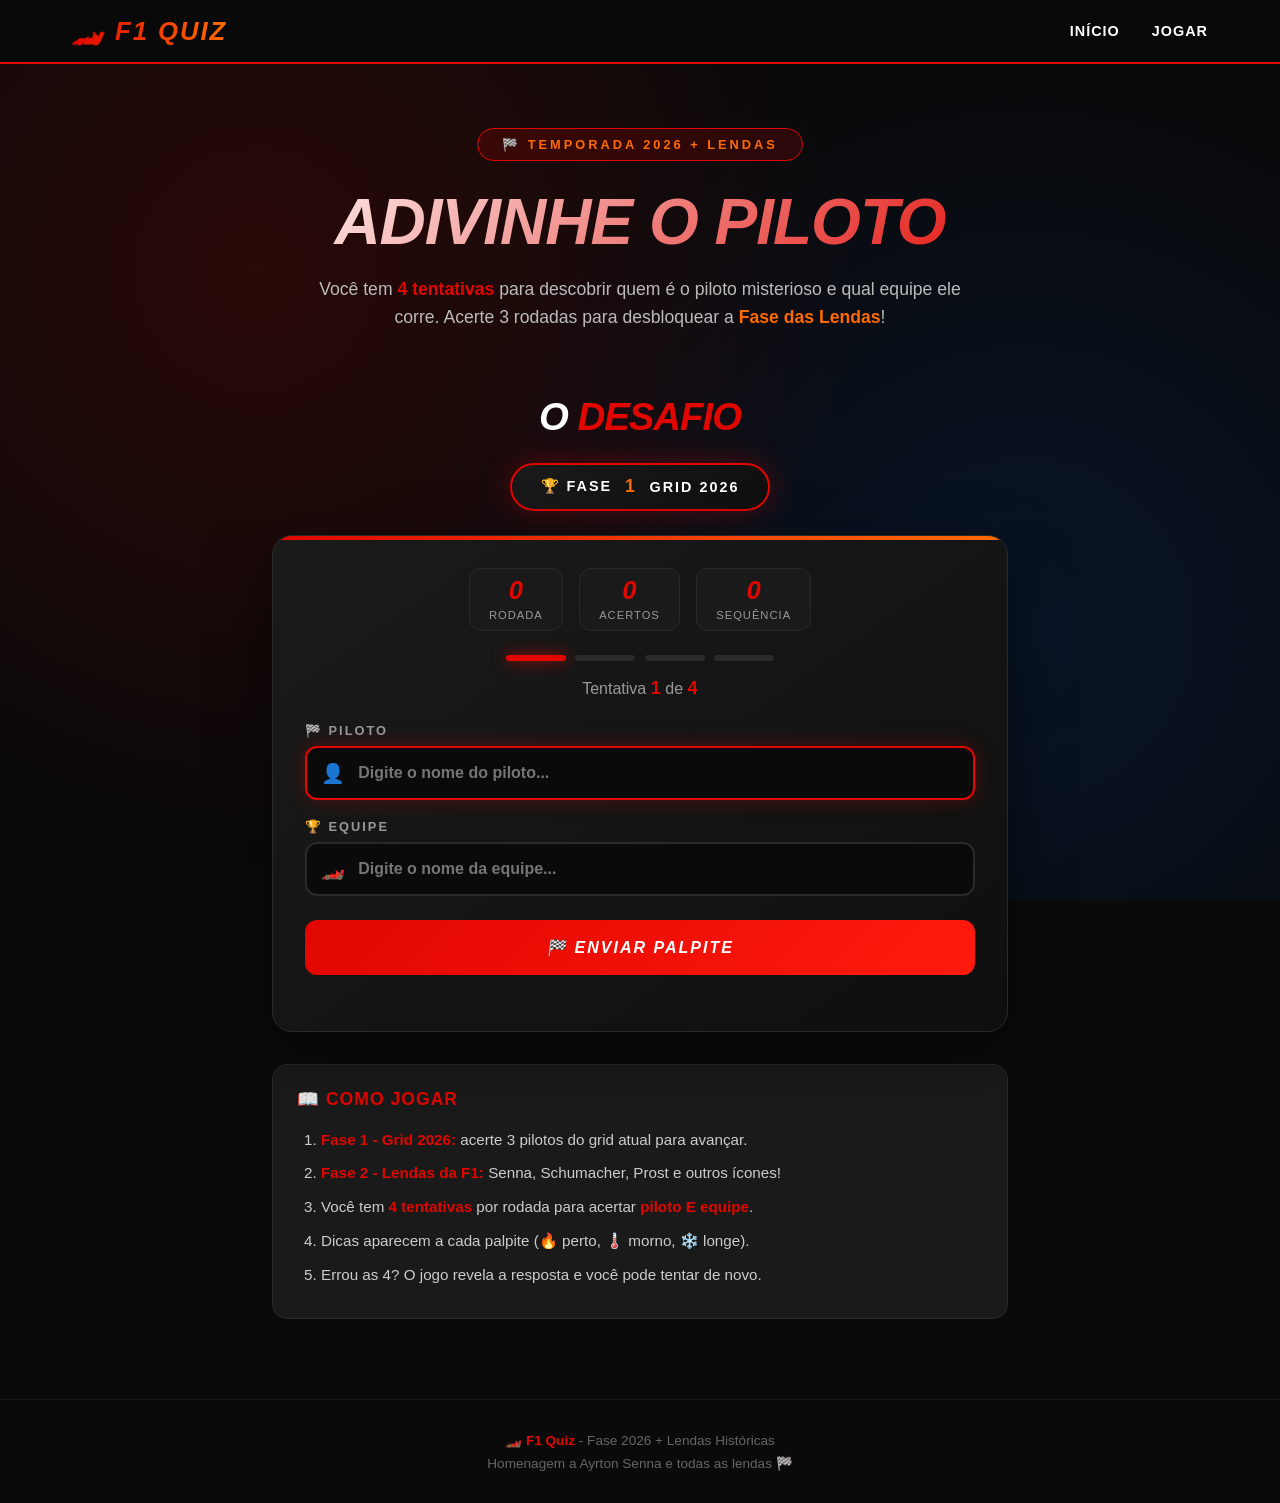
==== commit 06be6db6: "Add files via upload" ====
--- a/front.html
+++ b/front.html
@@ -1,170 +1,1206 @@
 <!DOCTYPE html>
-<html lang="pt-br">
+<html lang="pt-BR">
 <head>
-    <meta charset="UTF-8">
-    <meta name="viewport" content="width=device-width, initial-scale=1.0">
-    <title>.✦ ݁˖ Site 15 anos .✦ ݁˖</title>
-    <link rel="stylesheet" href="style.css">
+<meta charset="UTF-8">
+<meta name="viewport" content="width=device-width, initial-scale=1.0">
+<title>F1 Quiz 2026 - Adivinhe o Piloto</title>
+<style>
+  * { margin: 0; padding: 0; box-sizing: border-box; }
+
+  body {
+    font-family: 'Segoe UI', Tahoma, sans-serif;
+    background: #0a0a0a;
+    color: #fff;
+    min-height: 100vh;
+    overflow-x: hidden;
+  }
+
+  body::before {
+    content: '';
+    position: fixed;
+    inset: 0;
+    background:
+      radial-gradient(circle at 20% 30%, rgba(225,6,0,0.15) 0%, transparent 50%),
+      radial-gradient(circle at 80% 70%, rgba(0,100,255,0.12) 0%, transparent 50%);
+    z-index: -1;
+    pointer-events: none;
+  }
+
+  .header {
+    position: sticky;
+    top: 0;
+    background: rgba(10,10,10,0.95);
+    backdrop-filter: blur(10px);
+    padding: 1rem 0;
+    border-bottom: 2px solid #e10600;
+    z-index: 100;
+  }
+  .nav {
+    display: flex;
+    justify-content: space-between;
+    align-items: center;
+    max-width: 1200px;
+    margin: 0 auto;
+    padding: 0 2rem;
+  }
+  .logo {
+    font-size: 1.6rem;
+    font-weight: 900;
+    font-style: italic;
+    letter-spacing: 2px;
+    background: linear-gradient(90deg, #e10600, #ff6b00);
+    -webkit-background-clip: text;
+    -webkit-text-fill-color: transparent;
+    background-clip: text;
+  }
+  .nav-links { display: flex; gap: 2rem; list-style: none; }
+  .nav-links a {
+    color: #fff;
+    text-decoration: none;
+    font-weight: 600;
+    font-size: 0.9rem;
+    letter-spacing: 1px;
+    text-transform: uppercase;
+    transition: color 0.3s;
+  }
+  .nav-links a:hover { color: #e10600; }
+
+  .hero {
+    padding: 4rem 2rem 2rem;
+    text-align: center;
+    max-width: 900px;
+    margin: 0 auto;
+  }
+  .hero-badge {
+    display: inline-block;
+    padding: 0.5rem 1.5rem;
+    background: rgba(225,6,0,0.15);
+    border: 1px solid #e10600;
+    border-radius: 50px;
+    color: #ff6b00;
+    font-weight: 700;
+    letter-spacing: 3px;
+    font-size: 0.8rem;
+    margin-bottom: 1.5rem;
+    text-transform: uppercase;
+  }
+  .hero h1 {
+    font-size: clamp(2rem, 6vw, 4rem);
+    font-weight: 900;
+    font-style: italic;
+    text-transform: uppercase;
+    letter-spacing: -1px;
+    margin-bottom: 1rem;
+    background: linear-gradient(135deg, #fff 0%, #e10600 100%);
+    -webkit-background-clip: text;
+    -webkit-text-fill-color: transparent;
+    background-clip: text;
+  }
+  .hero p {
+    font-size: 1.1rem;
+    color: #bbb;
+    line-height: 1.6;
+    max-width: 650px;
+    margin: 0 auto;
+  }
+
+  .game-section {
+    padding: 2rem 2rem 5rem;
+    max-width: 800px;
+    margin: 0 auto;
+  }
+
+  .section-title {
+    text-align: center;
+    font-size: clamp(1.6rem, 4vw, 2.4rem);
+    font-weight: 900;
+    font-style: italic;
+    text-transform: uppercase;
+    margin-bottom: 1.5rem;
+    letter-spacing: -1px;
+  }
+  .section-title span { color: #e10600; }
+
+  /* Fase badge */
+  .phase-badge {
+    text-align: center;
+    margin-bottom: 1.5rem;
+  }
+  .phase-badge-inner {
+    display: inline-flex;
+    align-items: center;
+    gap: 0.8rem;
+    padding: 0.7rem 1.8rem;
+    background: linear-gradient(135deg, #1a1a1a, #0f0f0f);
+    border: 2px solid #e10600;
+    border-radius: 50px;
+    font-weight: 700;
+    text-transform: uppercase;
+    letter-spacing: 2px;
+    font-size: 0.9rem;
+    box-shadow: 0 0 30px rgba(225,6,0,0.3);
+  }
+  .phase-badge-inner .phase-num {
+    color: #ff6b00;
+    font-size: 1.1rem;
+  }
+  .phase-badge-inner .phase-name { color: #fff; }
+
+  .game-card {
+    background: linear-gradient(145deg, #1a1a1a, #0f0f0f);
+    border: 1px solid #2a2a2a;
+    border-radius: 20px;
+    padding: 2rem;
+    box-shadow: 0 20px 60px rgba(0,0,0,0.5);
+    position: relative;
+    overflow: hidden;
+  }
+  .game-card::before {
+    content: '';
+    position: absolute;
+    top: 0; left: 0; right: 0;
+    height: 4px;
+    background: linear-gradient(90deg, #e10600, #ff6b00, #e10600);
+    background-size: 200% 100%;
+    animation: gradientShift 3s linear infinite;
+  }
+  @keyframes gradientShift {
+    0% { background-position: 0% 0; }
+    100% { background-position: 200% 0; }
+  }
+
+  .stats-container {
+    display: flex;
+    justify-content: center;
+    gap: 1rem;
+    margin-bottom: 1.5rem;
+    flex-wrap: wrap;
+  }
+  .stat-item {
+    text-align: center;
+    padding: 0.6rem 1.2rem;
+    background: #1a1a1a;
+    border: 1px solid #2a2a2a;
+    border-radius: 12px;
+    min-width: 90px;
+  }
+  .stat-value {
+    font-size: 1.6rem;
+    font-weight: 900;
+    font-style: italic;
+    color: #e10600;
+    line-height: 1;
+  }
+  .stat-label {
+    font-size: 0.7rem;
+    color: #999;
+    text-transform: uppercase;
+    letter-spacing: 1px;
+    margin-top: 0.3rem;
+  }
+
+  .progress-container {
+    display: flex;
+    justify-content: center;
+    gap: 0.6rem;
+    margin-bottom: 1rem;
+  }
+  .progress-dot {
+    width: 60px;
+    height: 6px;
+    background: #2a2a2a;
+    border-radius: 3px;
+    transition: all 0.3s;
+  }
+  .progress-dot.active {
+    background: #e10600;
+    box-shadow: 0 0 15px rgba(225,6,0,0.8);
+  }
+  .progress-dot.wrong { background: #444; }
+  .progress-dot.correct {
+    background: #00d26a;
+    box-shadow: 0 0 15px rgba(0,210,106,0.8);
+  }
+
+  .attempts-info {
+    text-align: center;
+    margin-bottom: 1.5rem;
+    color: #999;
+    font-size: 1rem;
+  }
+  .attempts-info strong { color: #e10600; font-size: 1.15rem; }
+
+  .inputs-container {
+    display: flex;
+    flex-direction: column;
+    gap: 1.2rem;
+    margin-bottom: 1.5rem;
+  }
+  .input-label {
+    display: block;
+    font-size: 0.8rem;
+    text-transform: uppercase;
+    letter-spacing: 2px;
+    color: #999;
+    margin-bottom: 0.5rem;
+    font-weight: 700;
+  }
+  .input-wrapper {
+    position: relative;
+    display: flex;
+    align-items: center;
+  }
+  .input-icon {
+    position: absolute;
+    left: 1rem;
+    font-size: 1.2rem;
+    pointer-events: none;
+    z-index: 2;
+  }
+  .game-input {
+    width: 100%;
+    padding: 1rem 1rem 1rem 3.2rem;
+    background: #0a0a0a;
+    border: 2px solid #2a2a2a;
+    border-radius: 12px;
+    color: #fff;
+    font-size: 1rem;
+    font-weight: 600;
+    transition: all 0.3s;
+    font-family: inherit;
+  }
+  .game-input:focus {
+    outline: none;
+    border-color: #e10600;
+    box-shadow: 0 0 20px rgba(225,6,0,0.3);
+  }
+  .game-input:disabled { opacity: 0.5; cursor: not-allowed; }
+
+  .autocomplete {
+    position: absolute;
+    top: 100%;
+    left: 0;
+    right: 0;
+    background: #1a1a1a;
+    border: 2px solid #e10600;
+    border-top: none;
+    border-radius: 0 0 12px 12px;
+    max-height: 200px;
+    overflow-y: auto;
+    z-index: 100;
+    display: none;
+  }
+  .autocomplete.show { display: block; }
+  .autocomplete-item {
+    padding: 0.7rem 1rem 0.7rem 3.2rem;
+    cursor: pointer;
+    transition: background 0.2s;
+    font-weight: 500;
+  }
+  .autocomplete-item:hover { background: #e10600; }
+
+  .guess-btn {
+    width: 100%;
+    padding: 1.1rem;
+    background: linear-gradient(135deg, #e10600, #ff1a0e);
+    color: white;
+    border: none;
+    border-radius: 12px;
+    font-size: 1rem;
+    font-weight: 900;
+    font-style: italic;
+    letter-spacing: 2px;
+    text-transform: uppercase;
+    cursor: pointer;
+    transition: all 0.3s;
+    font-family: inherit;
+  }
+  .guess-btn:hover:not(:disabled) {
+    transform: translateY(-2px);
+    box-shadow: 0 10px 30px rgba(225,6,0,0.5);
+  }
+  .guess-btn:disabled { opacity: 0.5; cursor: not-allowed; }
+
+  .feedback { margin-top: 1.5rem; }
+  .feedback-card {
+    padding: 1rem 1.2rem;
+    border-radius: 12px;
+    border-left: 4px solid;
+    background: #0a0a0a;
+    margin-bottom: 0.8rem;
+    animation: fadeIn 0.4s;
+  }
+  @keyframes fadeIn {
+    from { opacity: 0; transform: translateY(10px); }
+    to { opacity: 1; transform: translateY(0); }
+  }
+  .feedback-card.correct {
+    border-color: #00d26a;
+    background: rgba(0,210,106,0.08);
+  }
+  .feedback-card.wrong {
+    border-color: #e10600;
+    background: rgba(225,6,0,0.08);
+  }
+  .feedback-card.hint {
+    border-color: #ffb800;
+    background: rgba(255,184,0,0.08);
+  }
+  .feedback-title {
+    font-weight: 700;
+    margin-bottom: 0.3rem;
+    font-size: 0.95rem;
+  }
+  .feedback-text {
+    color: #ccc;
+    font-size: 0.9rem;
+    line-height: 1.5;
+  }
+  .feedback-text strong { color: #fff; }
+
+  .result-container {
+    display: none;
+    text-align: center;
+    padding: 1.5rem 0;
+  }
+  .result-container.show {
+    display: block;
+    animation: fadeIn 0.5s;
+  }
+  .result-emoji { font-size: 4rem; margin-bottom: 0.8rem; }
+  .result-title {
+    font-size: 1.8rem;
+    font-weight: 900;
+    font-style: italic;
+    text-transform: uppercase;
+    margin-bottom: 1rem;
+  }
+  .result-title.win { color: #00d26a; }
+  .result-title.lose { color: #e10600; }
+  .result-text {
+    color: #ccc;
+    font-size: 1rem;
+    margin-bottom: 1.5rem;
+  }
+  .result-answer {
+    background: #1a1a1a;
+    border: 2px solid #2a2a2a;
+    border-radius: 12px;
+    padding: 1.2rem;
+    margin-bottom: 1.5rem;
+  }
+  .result-answer-label {
+    font-size: 0.75rem;
+    color: #999;
+    text-transform: uppercase;
+    letter-spacing: 2px;
+    margin-bottom: 0.4rem;
+  }
+  .result-answer-value {
+    font-size: 1.4rem;
+    font-weight: 900;
+    font-style: italic;
+    color: #e10600;
+  }
+  .result-answer-team {
+    font-size: 1rem;
+    color: #ff6b00;
+    margin-top: 0.3rem;
+    font-weight: 600;
+  }
+  .result-details {
+    display: flex;
+    justify-content: center;
+    gap: 0.6rem;
+    flex-wrap: wrap;
+    margin-bottom: 1.5rem;
+  }
+  .detail-chip {
+    padding: 0.4rem 0.9rem;
+    background: #1a1a1a;
+    border: 1px solid #2a2a2a;
+    border-radius: 50px;
+    font-size: 0.85rem;
+    color: #ccc;
+  }
+  .detail-chip strong { color: #fff; }
+
+  .next-btn {
+    padding: 1rem 2.5rem;
+    background: linear-gradient(135deg, #e10600, #ff1a0e);
+    color: white;
+    border: none;
+    border-radius: 12px;
+    font-size: 0.95rem;
+    font-weight: 900;
+    font-style: italic;
+    letter-spacing: 2px;
+    text-transform: uppercase;
+    cursor: pointer;
+    transition: all 0.3s;
+    font-family: inherit;
+  }
+  .next-btn:hover {
+    transform: translateY(-2px);
+    box-shadow: 0 10px 30px rgba(225,6,0,0.5);
+  }
+  .next-btn.secondary {
+    background: #2a2a2a;
+    border: 2px solid #e10600;
+  }
+
+  /* Upgrade de fase */
+  .phase-upgrade {
+    display: none;
+    text-align: center;
+    padding: 2rem 0;
+  }
+  .phase-upgrade.show {
+    display: block;
+    animation: fadeIn 0.5s;
+  }
+  .phase-upgrade-emoji {
+    font-size: 4rem;
+    margin-bottom: 1rem;
+    animation: bounce 1s ease infinite;
+  }
+  @keyframes bounce {
+    0%, 100% { transform: translateY(0); }
+    50% { transform: translateY(-15px); }
+  }
+  .phase-upgrade-title {
+    font-size: 1.6rem;
+    font-weight: 900;
+    font-style: italic;
+    text-transform: uppercase;
+    color: #ff6b00;
+    margin-bottom: 0.8rem;
+  }
+  .phase-upgrade-text {
+    color: #ccc;
+    font-size: 1rem;
+    margin-bottom: 1.5rem;
+    line-height: 1.6;
+  }
+
+  .how-to-play {
+    margin-top: 2rem;
+    padding: 1.5rem;
+    background: #1a1a1a;
+    border-radius: 15px;
+    border: 1px solid #2a2a2a;
+  }
+  .how-to-play h3 {
+    font-size: 1.1rem;
+    margin-bottom: 1rem;
+    color: #e10600;
+    text-transform: uppercase;
+    letter-spacing: 1px;
+  }
+  .how-to-play ol {
+    padding-left: 1.5rem;
+    color: #ccc;
+    line-height: 1.8;
+    font-size: 0.95rem;
+  }
+  .how-to-play li { margin-bottom: 0.4rem; }
+  .how-to-play strong { color: #e10600; }
+
+  .footer {
+    padding: 2rem;
+    text-align: center;
+    border-top: 1px solid #1a1a1a;
+    color: #666;
+    font-size: 0.85rem;
+  }
+  .footer strong { color: #e10600; }
+
+  /* ===== ANIMAÇÃO DAS BANDEIRAS QUADRICULADAS ===== */
+  .flags-overlay {
+    position: fixed;
+    inset: 0;
+    pointer-events: none;
+    z-index: 60;
+    opacity: 0;
+    overflow: hidden;
+    transition: opacity 0.3s;
+  }
+  .flags-overlay.show { opacity: 1; }
+
+  .flag {
+    position: absolute;
+    width: 120px;
+    height: 80px;
+    background:
+      linear-gradient(45deg, #000 25%, transparent 25%) 0 0 / 40px 40px,
+      linear-gradient(-45deg, #000 25%, transparent 25%) 0 20px / 40px 40px,
+      linear-gradient(45deg, transparent 75%, #000 75%) 20px -20px / 40px 40px,
+      linear-gradient(-45deg, transparent 75%, #000 75%) -20px 0 / 40px 40px;
+    background-color: #fff;
+    border: 3px solid #000;
+    border-radius: 4px;
+    box-shadow: 0 0 30px rgba(255,255,255,0.4);
+    opacity: 0;
+    animation: flagFly 3s ease-in-out forwards;
+  }
+
+  @keyframes flagFly {
+    0% {
+      opacity: 0;
+      transform: translateX(-200px) rotate(-20deg) scale(0.5);
+    }
+    15% {
+      opacity: 1;
+      transform: translateX(10vw) rotate(-15deg) scale(1.1);
+    }
+    30% {
+      transform: translateX(30vw) rotate(-5deg) scale(1);
+    }
+    50% {
+      transform: translateX(50vw) rotate(5deg) scale(1.1);
+    }
+    70% {
+      transform: translateX(70vw) rotate(10deg) scale(1);
+    }
+    85% {
+      opacity: 1;
+      transform: translateX(90vw) rotate(20deg) scale(1.1);
+    }
+    100% {
+      opacity: 0;
+      transform: translateX(110vw) rotate(30deg) scale(0.8);
+    }
+  }
+
+  /* Confete quadriculado */
+  .confetti {
+    position: absolute;
+    width: 12px;
+    height: 12px;
+    opacity: 0;
+    animation: confettiFall 3s linear forwards;
+  }
+  @keyframes confettiFall {
+    0% {
+      opacity: 1;
+      transform: translateY(-100px) rotate(0deg);
+    }
+    100% {
+      opacity: 0;
+      transform: translateY(110vh) rotate(720deg);
+    }
+  }
+
+  /* Flash verde de acerto */
+  .success-flash {
+    position: fixed;
+    inset: 0;
+    background: radial-gradient(circle, rgba(0,210,106,0.4), transparent 70%);
+    pointer-events: none;
+    z-index: 55;
+    opacity: 0;
+    animation: successFlash 1s ease-out;
+  }
+  @keyframes successFlash {
+    0% { opacity: 0; }
+    30% { opacity: 1; }
+    100% { opacity: 0; }
+  }
+
+  @media (max-width: 600px) {
+    .nav-links { display: none; }
+    .game-card { padding: 1.2rem; }
+    .progress-dot { width: 40px; }
+    .stat-item { min-width: 75px; padding: 0.5rem 0.8rem; }
+    .stat-value { font-size: 1.3rem; }
+    .flag { width: 80px; height: 55px; }
+  }
+</style>
 </head>
-
 <body>
-    <!-- FAIXA DO MENU -->
-    <header>
-        <div class="logo">
-            <!-- OPÇÃO 1: COM %20 (se mantiver o nome com espaços) -->
-             <div class="logo">
-    <img src="logo-15-anos.png" alt="Logo 15 Anos" height="50">
-</div>
-            
-            <!-- OPÇÃO 2: COM NOME RENOMEADO (RECOMENDADO) -->
-            <!-- <img src="logo-15-anos.png" alt="Logo 15 Anos" height="50"> -->
+
+<header class="header">
+  <nav class="nav">
+    <div class="logo">🏎️ F1 QUIZ</div>
+    <ul class="nav-links">
+      <li><a href="#home">Início</a></li>
+      <li><a href="#game">Jogar</a></li>
+    </ul>
+  </nav>
+</header>
+
+<section class="hero" id="home">
+  <div class="hero-badge">🏁 Temporada 2026 + Lendas</div>
+  <h1>Adivinhe o Piloto</h1>
+  <p>Você tem <strong style="color:#e10600">4 tentativas</strong> para descobrir quem é o piloto misterioso e qual equipe ele corre. Acerte 3 rodadas para desbloquear a <strong style="color:#ff6b00">Fase das Lendas</strong>!</p>
+</section>
+
+<section class="game-section" id="game">
+  <h2 class="section-title">O <span>Desafio</span></h2>
+
+  <div class="phase-badge">
+    <div class="phase-badge-inner">
+      <span>🏆 FASE</span>
+      <span class="phase-num" id="phaseNum">1</span>
+      <span class="phase-name" id="phaseName">Grid 2026</span>
+    </div>
+  </div>
+
+  <div class="game-card">
+    <div class="stats-container">
+      <div class="stat-item">
+        <div class="stat-value" id="statPuzzles">0</div>
+        <div class="stat-label">Rodada</div>
+      </div>
+      <div class="stat-item">
+        <div class="stat-value" id="statWins">0</div>
+        <div class="stat-label">Acertos</div>
+      </div>
+      <div class="stat-item">
+        <div class="stat-value" id="statStreak">0</div>
+        <div class="stat-label">Sequência</div>
+      </div>
+    </div>
+
+    <div class="progress-container" id="progressContainer">
+      <div class="progress-dot active"></div>
+      <div class="progress-dot"></div>
+      <div class="progress-dot"></div>
+      <div class="progress-dot"></div>
+    </div>
+
+    <div class="attempts-info">
+      Tentativa <strong id="currentAttempt">1</strong> de <strong>4</strong>
+    </div>
+
+    <div class="inputs-container" id="inputsContainer">
+      <div>
+        <label class="input-label">🏁 Piloto</label>
+        <div class="input-wrapper">
+          <span class="input-icon">👤</span>
+          <input type="text" class="game-input" id="pilotInput" placeholder="Digite o nome do piloto..." autocomplete="off">
+          <div class="autocomplete" id="pilotAutocomplete"></div>
         </div>
-        <nav>
-            <a href="#inicio">✦ Início</a>
-            <a href="#precos">✦ Tabelas</a>
-            <a href="#fotos">✦ Fotos</a>
-            <a href="#sobre">✦ Sobre</a>
-            <a href="#contato">✦ Contato</a>
-        </nav>
-    </header>
-
-    <!-- SEÇÃO INÍCIO -->
-    <section id="inicio" class="secao-inicio">
-        <div class="conteudo-inicio">
-            <span class="badge">✦ 15 ANOS ✦</span>
-            <h1>Uma noite <br><span class="destaque">para recordar</span></h1>
-            <p class="subtitulo">Bem-vinda à celebração dos seus 15 anos!</p>
-            <div class="decoracao">✦ ✦ ✦</div>
-            <div class="logo">
-    <img src="logo-15-anos.png" alt="Logo 15 Anos" height="50">
-</div>
+      </div>
+
+      <div>
+        <label class="input-label">🏆 Equipe</label>
+        <div class="input-wrapper">
+          <span class="input-icon">🏎️</span>
+          <input type="text" class="game-input" id="teamInput" placeholder="Digite o nome da equipe..." autocomplete="off">
+          <div class="autocomplete" id="teamAutocomplete"></div>
         </div>
-    </section>
-
-    <!-- SEÇÃO TABELAS DE PREÇO -->
-    <section id="precos">
-        <h2>✮⋆˙ Tabelas de Preço ✮⋆˙</h2>
-        <p class="descricao">Escolha o pacote perfeito para a sua festa dos sonhos</p>
-
-        <div class="tabela-precos">
-            <div class="pacote">
-                <div class="cabecalho-pacote">
-                    <h3>🌟 Básico</h3>
-                    <span class="preco">R$ 11.500</span>
-                </div>
-                <ul class="beneficios">
-                    <li>✓ Decoração simples</li>
-                    <li>✓ Bolo + Doces</li>
-                    <li>✓ Playlist digital</li>
-                    <li>✓ Espaço para 50 convidados</li>
-                </ul>
-                <a href="#contato" class="btn-saiba-mais">Solicitar</a>
-            </div>
-
-            <div class="pacote destaque-pacote">
-                <div class="etiqueta">✦ MAIS ESCOLHIDO ✦</div>
-                <div class="cabecalho-pacote">
-                    <h3>💎 Premium</h3>
-                    <span class="preco">R$15.900</span>
-                </div>
-                <ul class="beneficios">
-                    <li>✓ Decoração temática</li>
-                    <li>✓ Buffet completo</li>
-                    <li>✓ DJ + Iluminação</li>
-                    <li>✓ Espaço para 120 convidados</li>
-                    <li>✓ Camarim exclusivo</li>
-                </ul>
-                <a href="#contato" class="btn-saiba-mais">Solicitar</a>
-            </div>
-
-            <div class="pacote">
-                <div class="cabecalho-pacote">
-                    <h3>👑 Luxo</h3>
-                    <span class="preco">R$ 30.200</span>
-                </div>
-                <ul class="beneficios">
-                    <li>✓ Decoração premium</li>
-                    <li>✓ Buffet Gourmet</li>
-                    <li>✓ Banda ao vivo</li>
-                    <li>✓ Espaço para 200 convidados</li>
-                    <li>✓ Vídeo + Fotógrafo</li>
-                    <li>✓ Carro de luxo</li>
-                </ul>
-                <a href="#contato" class="btn-saiba-mais">Solicitar</a>
-            </div>
-        </div>
-    </section>
-
-    <!-- SEÇÃO FOTOS -->
-    <section id="fotos">
-        <h2>✮⋆˙ Galeria de Fotos ✮⋆˙</h2>
-        <p class="descricao">Inspire-se com momentos inesquecíveis</p>
-
-        <div class="galeria-grid">
-            <div class="foto-item">
-                <img src="https://produtora7.com.br/wp-content/uploads/2025/08/Festa-de-15-anos-completa-1024x683.jpg" alt="Festa 15 anos">
-                <div class="legenda">✨ Decoração Encantadora</div>
-            </div>
-            <div class="foto-item">
-                <img src="https://cdn.alboompro.com/5e5829eb68fee500019bc6fe_676de9dda2349e000115f427/large/festa_de_15_anos_da_debutante_evellyn_buffet_cedrom_av_dr_candido_motta_filho_922-_cidade_sao_francisco_sao-paulo-_sp_-05351-000_brasil-76.jpg?v=1" alt="Festa 15 anos">
-                <div class="legenda">🌸 Mesa de Doces</div>
-            </div>
-            <div class="foto-item">
-                <img src="https://bisutti.com.br/wp-content/uploads/2022/02/CI_DE_21.11.19-36-1-1-scaled-1.jpg" alt="Festa 15 anos">
-                <div class="legenda">💃 Pista de Dança</div>
-            </div>
-            <div class="foto-item">
-                <img src="https://www.terra.com.br/vida-e-estilo/casa-e-decoracao/viva-decora/bolo-de-15-anos-100-modelos-e-fotos-de-bolos-lindos-para-sua-festa,333af6de069ccc1643599ebd2bcd59ddaphu5xfd.html" alt="Festa 15 anos">
-                <div class="legenda">🎂 Bolo dos Sonhos</div>
-            </div>
-            <div class="foto-item">
-                <img src="https://blog.portalfestas.com.br/wp-content/uploads/2022/04/festa-de-15-anos-simples-1.jpg" alt="Festa 15 anos">
-                <div class="legenda">🎈 Chegada da Debutante</div>
-            </div>
-            <div class="foto-item">
-                <img src="https://www.minhafesta.com.br/blog/wp-content/uploads/2023/02/festa-de-15-anos-decoracao-luxo-1.jpg" alt="Festa 15 anos">
-                <div class="legenda">🌟 Noite Mágica</div>
-            </div>
-        </div>
-    </section>
-
-    <!-- SEÇÃO SOBRE -->
-    <section id="sobre">
-        <h2 class="titulo-destaque">✦ Sobre Nós ✦</h2>
-        
-        <div class="texto-sobre">
-            <h3>✮⋆˙ Como funciona a nossa magia? ✮⋆˙</h3>
-            <p>
-                Sabemos que planejar uma festa pode parecer um desafio, mas aqui, a nossa missão é transformar esse processo em uma experiência leve e prazerosa. Funciona assim: ouvimos atentamente os seus desejos, cuidamos de cada detalhe técnico (sonorização, iluminação, espaço) e alinhamos tudo com a mais alta qualidade, para que no grande dia, a única preocupação de vocês seja se divertir. Da montagem à despedida, estamos ao seu lado, garantindo que tudo saia exatamente como planejado.
-            </p>
-
-            <h3>𓂃 ✮⋆˙ Nosso Compromisso com Você ✮⋆˙ 𓂃</h3>
-            <p>
-                Nosso compromisso vai além do contrato. É com a sua felicidade. Valorizamos a transparência, a pontualidade e a excelência. Aqui, cada festa é única, porque cada cliente é único. Nosso maior orgulho é saber que, ao final da noite, olhamos nos olhos de vocês e vemos a realização de um sonho. E é por isso que estamos aqui há <strong>15 anos</strong>: porque o nosso negócio é feito de gente, de emoção e de confiança.
-            </p>
-        </div>
-    </section>
-
-    <!-- SEÇÃO CONTATO -->
-    <section id="contato">
-        <h2>✮⋆˙ Contato ✮⋆˙</h2>
-        <p class="descricao">Entre em contato e realize o sonho da sua festa!</p>
-        
-        <div class="contato-info">
-            <div class="contato-item">
-                <span class="icone">📱</span>
-                <span><strong>(42) 99986-4328</strong></span>
-            </div>
-            <div class="contato-item">
-                <span class="icone">📸</span>
-                <span><strong>@recordar15</strong></span>
-            </div>
-            <div class="contato-item">
-                <span class="icone">✉️</span>
-                <span><strong>contato@recordar15.com</strong></span>
-            </div>
-        </div>
-    </section>
+      </div>
+    </div>
+
+    <button class="guess-btn" id="guessBtn">🏁 Enviar Palpite</button>
+
+    <div class="feedback" id="feedback"></div>
+
+    <div class="result-container" id="resultContainer"></div>
+
+    <div class="phase-upgrade" id="phaseUpgrade"></div>
+  </div>
+
+  <div class="how-to-play">
+    <h3>📖 Como Jogar</h3>
+    <ol>
+      <li><strong>Fase 1 - Grid 2026:</strong> acerte 3 pilotos do grid atual para avançar.</li>
+      <li><strong>Fase 2 - Lendas da F1:</strong> Senna, Schumacher, Prost e outros ícones!</li>
+      <li>Você tem <strong>4 tentativas</strong> por rodada para acertar <strong>piloto E equipe</strong>.</li>
+      <li>Dicas aparecem a cada palpite (🔥 perto, 🌡️ morno, ❄️ longe).</li>
+      <li>Errou as 4? O jogo revela a resposta e você pode tentar de novo.</li>
+    </ol>
+  </div>
+</section>
+
+<footer class="footer">
+  <p>🏎️ <strong>F1 Quiz</strong> - Fase 2026 + Lendas Históricas</p>
+  <p style="margin-top:0.4rem;">Homenagem a Ayrton Senna e todas as lendas 🏁</p>
+</footer>
+
+<!-- Overlay das bandeiras -->
+<div class="flags-overlay" id="flagsOverlay"></div>
+
+<script>
+/* ============ FASE 1: GRID F1 2026 ============ */
+const PILOTS_2026 = [
+  { name: "Max Verstappen", team: "Red Bull Racing", nationality: "Holandês", number: 3 },
+  { name: "Isack Hadjar", team: "Red Bull Racing", nationality: "Francês", number: 6 },
+  { name: "George Russell", team: "Mercedes", nationality: "Britânico", number: 63 },
+  { name: "Kimi Antonelli", team: "Mercedes", nationality: "Italiano", number: 12 },
+  { name: "Charles Leclerc", team: "Ferrari", nationality: "Monegasco", number: 16 },
+  { name: "Lewis Hamilton", team: "Ferrari", nationality: "Britânico", number: 44 },
+  { name: "Lando Norris", team: "McLaren", nationality: "Britânico", number: 1 },
+  { name: "Oscar Piastri", team: "McLaren", nationality: "Australiano", number: 81 },
+  { name: "Fernando Alonso", team: "Aston Martin", nationality: "Espanhol", number: 14 },
+  { name: "Lance Stroll", team: "Aston Martin", nationality: "Canadense", number: 18 },
+  { name: "Pierre Gasly", team: "Alpine", nationality: "Francês", number: 10 },
+  { name: "Franco Colapinto", team: "Alpine", nationality: "Argentino", number: 43 },
+  { name: "Esteban Ocon", team: "Haas", nationality: "Francês", number: 31 },
+  { name: "Oliver Bearman", team: "Haas", nationality: "Britânico", number: 87 },
+  { name: "Gabriel Bortoleto", team: "Audi", nationality: "Brasileiro", number: 5 },
+  { name: "Nico Hulkenberg", team: "Audi", nationality: "Alemão", number: 27 },
+  { name: "Sergio Perez", team: "Cadillac", nationality: "Mexicano", number: 11 },
+  { name: "Valtteri Bottas", team: "Cadillac", nationality: "Finlandês", number: 77 },
+  { name: "Alexander Albon", team: "Williams", nationality: "Tailandês", number: 23 },
+  { name: "Carlos Sainz", team: "Williams", nationality: "Espanhol", number: 55 },
+  { name: "Liam Lawson", team: "Racing Bulls", nationality: "Neozelandês", number: 30 },
+  { name: "Arvid Lindblad", team: "Racing Bulls", nationality: "Britânico", number: 41 }
+];
+
+/* ============ FASE 2: LENDAS DA F1 ============ */
+const PILOTS_LEGENDS = [
+  { name: "Ayrton Senna", team: "McLaren", nationality: "Brasileiro", number: 12, era: "1984-1994" },
+  { name: "Ayrton Senna", team: "Lotus", nationality: "Brasileiro", number: 12, era: "1985-1987" },
+  { name: "Michael Schumacher", team: "Ferrari", nationality: "Alemão", number: 1, era: "1996-2006" },
+  { name: "Michael Schumacher", team: "Benetton", nationality: "Alemão", number: 5, era: "1991-1995" },
+  { name: "Alain Prost", team: "Williams", nationality: "Francês", number: 2, era: "1993" },
+  { name: "Alain Prost", team: "McLaren", nationality: "Francês", number: 1, era: "1984-1989" },
+  { name: "Niki Lauda", team: "Ferrari", nationality: "Austríaco", number: 1, era: "1974-1977" },
+  { name: "Niki Lauda", team: "McLaren", nationality: "Austríaco", number: 8, era: "1982-1985" },
+  { name: "Juan Manuel Fangio", team: "Mercedes", nationality: "Argentino", number: 2, era: "1954-1955" },
+  { name: "Juan Manuel Fangio", team: "Alfa Romeo", nationality: "Argentino", number: 34, era: "1950-1951" },
+  { name: "Sebastian Vettel", team: "Red Bull Racing", nationality: "Alemão", number: 5, era: "2009-2014" },
+  { name: "Sebastian Vettel", team: "Ferrari", nationality: "Alemão", number: 5, era: "2015-2020" },
+  { name: "Kimi Raikkonen", team: "Ferrari", nationality: "Finlandês", number: 7, era: "2007-2009" },
+  { name: "Kimi Raikkonen", team: "McLaren", nationality: "Finlandês", number: 9, era: "2002-2006" },
+  { name: "Nelson Piquet", team: "Williams", nationality: "Brasileiro", number: 5, era: "1986-1987" },
+  { name: "Nelson Piquet", team: "Brabham", nationality: "Brasileiro", number: 5, era: "1978-1985" },
+  { name: "Nigel Mansell", team: "Williams", nationality: "Britânico", number: 5, era: "1985-1992" },
+  { name: "Jackie Stewart", team: "Tyrrell", nationality: "Britânico", number: 3, era: "1965-1973" },
+  { name: "Jim Clark", team: "Lotus", nationality: "Britânico", number: 4, era: "1960-1968" },
+  { name: "Graham Hill", team: "BRM", nationality: "Britânico", number: 4, era: "1960-1965" },
+  { name: "Emerson Fittipaldi", team: "McLaren", nationality: "Brasileiro", number: 1, era: "1972-1975" },
+  { name: "Emerson Fittipaldi", team: "Lotus", nationality: "Brasileiro", number: 6, era: "1970-1973" },
+  { name: "Mika Hakkinen", team: "McLaren", nationality: "Finlandês", number: 8, era: "1993-2001" },
+  { name: "Jenson Button", team: "Brawn GP", nationality: "Britânico", number: 22, era: "2009" },
+  { name: "Jenson Button", team: "McLaren", nationality: "Britânico", number: 3, era: "2010-2016" },
+  { name: "Nico Rosberg", team: "Mercedes", nationality: "Alemão", number: 6, era: "2010-2016" },
+  { name: "Jacques Villeneuve", team: "Williams", nationality: "Canadense", number: 3, era: "1996-1998" },
+  { name: "Damon Hill", team: "Williams", nationality: "Britânico", number: 5, era: "1993-1996" }
+];
+
+/* ============ ESTADO ============ */
+let currentPhase = 1;
+let currentPilot = null;
+let currentAttempt = 1;
+let roundOver = false;
+let usedPilotNames = [];
+let stats = {
+  winsInPhase: 0,      // acertos na fase atual
+  winsTotal: 0,        // total de acertos
+  streak: 0,           // sequência
+  puzzles: 0           // rodadas jogadas
+};
+
+const WINS_TO_ADVANCE = 3; // acertos necessários para avançar de fase
+
+/* ============ DOM ============ */
+const pilotInput = document.getElementById('pilotInput');
+const teamInput = document.getElementById('teamInput');
+const pilotAC = document.getElementById('pilotAutocomplete');
+const teamAC = document.getElementById('teamAutocomplete');
+const guessBtn = document.getElementById('guessBtn');
+const feedbackEl = document.getElementById('feedback');
+const resultEl = document.getElementById('resultContainer');
+const phaseUpgradeEl = document.getElementById('phaseUpgrade');
+const inputsContainer = document.getElementById('inputsContainer');
+const progressContainer = document.getElementById('progressContainer');
+const flagsOverlay = document.getElementById('flagsOverlay');
+
+/* ============ HELPERS ============ */
+function normalize(str) {
+  return String(str)
+    .toLowerCase()
+    .trim()
+    .normalize("NFD")
+    .replace(/[\u0300-\u036f]/g, "")
+    .replace(/[^a-z0-9\s]/g, "")
+    .replace(/\s+/g, " ");
+}
+
+function similarity(a, b) {
+  a = normalize(a); b = normalize(b);
+  if (a === b) return 1;
+  if (a.includes(b) || b.includes(a)) return 0.85;
+  const wa = a.split(" ").filter(w => w.length > 1);
+  const wb = b.split(" ").filter(w => w.length > 1);
+  let matches = 0;
+  wa.forEach(x => { if (wb.includes(x)) matches++; });
+  const max = Math.max(wa.length, wb.length, 1);
+  return matches / max;
+}
+
+function getCurrentPool() {
+  return currentPhase === 1 ? PILOTS_2026 : PILOTS_LEGENDS;
+}
+
+function getUniquePilots() {
+  // Retorna lista de pilotos únicos (por nome) da fase atual
+  const pool = getCurrentPool();
+  const uniqueMap = new Map();
+  pool.forEach(p => {
+    if (!uniqueMap.has(p.name)) uniqueMap.set(p.name, p);
+  });
+  return Array.from(uniqueMap.values());
+}
+
+function getUniqueTeams() {
+  const pool = getCurrentPool();
+  return [...new Set(pool.map(p => p.team))];
+}
+
+function pickRandomPilot() {
+  const pool = getCurrentPool();
+  let available = pool.filter(p => !usedPilotNames.includes(p.name + "|" + p.team));
+  if (available.length === 0) {
+    usedPilotNames = [];
+    available = pool.slice();
+  }
+  const p = available[Math.floor(Math.random() * available.length)];
+  usedPilotNames.push(p.name + "|" + p.team);
+  if (usedPilotNames.length > 10) usedPilotNames.shift();
+  return p;
+}
+
+/* ============ ANIMAÇÃO DE BANDEIRAS ============ */
+function celebrateWin() {
+  flagsOverlay.innerHTML = '';
+  flagsOverlay.classList.add('show');
+
+  const totalFlags = 10;
+  for (let i = 0; i < totalFlags; i++) {
+    setTimeout(() => {
+      const flag = document.createElement('div');
+      flag.className = 'flag';
+      flag.style.top = (Math.random() * 60 + 10) + '%';
+      flag.style.animationDelay = (Math.random() * 0.4) + 's';
+      flag.style.animationDuration = (2.5 + Math.random() * 1.5) + 's';
+      flagsOverlay.appendChild(flag);
+    }, i * 120);
+  }
+
+  // Confetes quadriculados
+  for (let i = 0; i < 60; i++) {
+    setTimeout(() => {
+      const conf = document.createElement('div');
+      conf.className = 'confetti';
+      conf.style.left = Math.random() * 100 + '%';
+      conf.style.top = '-20px';
+      conf.style.background = Math.random() > 0.5 ? '#fff' : '#000';
+      conf.style.border = '1px solid ' + (Math.random() > 0.5 ? '#000' : '#fff');
+      conf.style.animationDuration = (2 + Math.random() * 2) + 's';
+      conf.style.animationDelay = (Math.random() * 0.5) + 's';
+      flagsOverlay.appendChild(conf);
+    }, i * 30);
+  }
+
+  // Flash verde
+  const flash = document.createElement('div');
+  flash.className = 'success-flash';
+  document.body.appendChild(flash);
+  setTimeout(() => flash.remove(), 1000);
+
+  // Limpar depois
+  setTimeout(() => {
+    flagsOverlay.classList.remove('show');
+    flagsOverlay.innerHTML = '';
+  }, 4500);
+}
+
+/* ============ AUTCOMPLETE ============ */
+function setupAutocomplete(input, acEl, getList) {
+  // Remove listeners antigos clonando (para permitir atualização da lista)
+  input.addEventListener('input', () => {
+    const val = normalize(input.value);
+    if (!val) { acEl.classList.remove('show'); acEl.innerHTML = ''; return; }
+    const matches = getList().filter(item =>
+      normalize(item).includes(val) && normalize(item) !== val
+    ).slice(0, 6);
+    if (matches.length === 0) {
+      acEl.classList.remove('show'); acEl.innerHTML = ''; return;
+    }
+    acEl.innerHTML = matches.map(m => `<div class="autocomplete-item">${m}</div>`).join('');
+    acEl.classList.add('show');
+    acEl.querySelectorAll('.autocomplete-item').forEach(el => {
+      el.addEventListener('mousedown', (e) => {
+        e.preventDefault();
+        input.value = el.textContent;
+        acEl.classList.remove('show');
+        acEl.innerHTML = '';
+      });
+    });
+  });
+  input.addEventListener('blur', () => {
+    setTimeout(() => { acEl.classList.remove('show'); acEl.innerHTML = ''; }, 150);
+  });
+  input.addEventListener('focus', () => {
+    if (input.value.trim()) input.dispatchEvent(new Event('input'));
+  });
+}
+
+setupAutocomplete(pilotInput, pilotAC, () => getUniquePilots().map(p => p.name));
+setupAutocomplete(teamInput, teamAC, () => getUniqueTeams());
+
+/* ============ UI ============ */
+function updateStats() {
+  document.getElementById('statPuzzles').textContent = stats.puzzles;
+  document.getElementById('statWins').textContent = stats.winsTotal;
+  document.getElementById('statStreak').textContent = stats.streak;
+}
+
+function updatePhaseBadge() {
+  document.getElementById('phaseNum').textContent = currentPhase;
+  document.getElementById('phaseName').textContent =
+    currentPhase === 1 ? 'Grid 2026' : 'Lendas da F1';
+}
+
+function updateProgress() {
+  const dots = progressContainer.querySelectorAll('.progress-dot');
+  dots.forEach((d, i) => {
+    d.classList.remove('active', 'wrong', 'correct');
+    if (i < currentAttempt - 1) d.classList.add('wrong');
+    else if (i === currentAttempt - 1 && !roundOver) d.classList.add('active');
+  });
+}
+
+function markDot(idx, state) {
+  const dots = progressContainer.querySelectorAll('.progress-dot');
+  if (dots[idx]) {
+    dots[idx].classList.remove('active');
+    dots[idx].classList.add(state);
+  }
+}
+
+function updateAttemptInfo() {
+  document.getElementById('currentAttempt').textContent = Math.min(currentAttempt, 4);
+}
+
+function clearFeedback() {
+  feedbackEl.innerHTML = '';
+}
+
+function addFeedback(type, title, text) {
+  const div = document.createElement('div');
+  div.className = 'feedback-card ' + type;
+  div.innerHTML = `<div class="feedback-title">${title}</div><div class="feedback-text">${text}</div>`;
+  feedbackEl.appendChild(div);
+}
+
+/* ============ LÓGICA ============ */
+function startNewRound() {
+  currentPilot = pickRandomPilot();
+  currentAttempt = 1;
+  roundOver = false;
+
+  pilotInput.value = '';
+  teamInput.value = '';
+  pilotInput.disabled = false;
+  teamInput.disabled = false;
+  guessBtn.disabled = false;
+  guessBtn.textContent = '🏁 Enviar Palpite';
+  guessBtn.style.display = 'block';
+  inputsContainer.style.display = 'flex';
+  progressContainer.style.display = 'flex';
+  resultEl.classList.remove('show');
+  resultEl.innerHTML = '';
+  phaseUpgradeEl.classList.remove('show');
+  phaseUpgradeEl.innerHTML = '';
+  clearFeedback();
+  updateProgress();
+  updateAttemptInfo();
+  updateStats();
+  updatePhaseBadge();
+  setTimeout(() => pilotInput.focus(), 100);
+}
+
+function makeGuess() {
+  if (roundOver) return;
+
+  const pGuess = pilotInput.value.trim();
+  const tGuess = teamInput.value.trim();
+
+  if (!pGuess || !tGuess) {
+    clearFeedback();
+    addFeedback('hint', '⚠️ Preencha os dois campos', 'Você precisa digitar o <strong>piloto</strong> E a <strong>equipe</strong>.');
+    return;
+  }
+
+  clearFeedback();
+
+  const pCorrect = normalize(pGuess) === normalize(currentPilot.name);
+  const tCorrect = normalize(tGuess) === normalize(currentPilot.team);
+
+  if (pCorrect && tCorrect) {
+    markDot(currentAttempt - 1, 'correct');
+    roundOver = true;
+    stats.winsTotal++;
+    stats.winsInPhase++;
+    stats.streak++;
+    stats.puzzles++;
+    updateStats();
+    celebrateWin();
+    showResult(true);
+    return;
+  }
+
+  // Feedback
+  if (pCorrect) {
+    addFeedback('correct', '✅ Piloto Correto!', `Você acertou o piloto: <strong>${currentPilot.name}</strong>`);
+  } else {
+    const sim = similarity(pGuess, currentPilot.name);
+    let dica = sim > 0.5 ? '🔥 Muito perto! O nome é bem similar.'
+              : sim > 0.2 ? '🌡️ Você está morno! Alguma parte bate.'
+              : '❄️ Longe! Pense melhor no piloto.';
+    addFeedback('wrong', '❌ Piloto Errado', `"${pGuess}" não é o piloto. ${dica}`);
+  }
+
+  if (tCorrect) {
+    addFeedback('correct', '✅ Equipe Correta!', `A equipe é: <strong>${currentPilot.team}</strong>`);
+  } else {
+    const sim = similarity(tGuess, currentPilot.team);
+    let dica = sim > 0.5 ? '🔥 Muito perto! A equipe é similar.'
+              : sim > 0.2 ? '🌡️ Você está morno!'
+              : '❄️ Longe! Pense melhor na equipe.';
+    addFeedback('wrong', '❌ Equipe Errada', `"${tGuess}" não é a equipe. ${dica}`);
+  }
+
+  // Dicas extras
+  const hints = [];
+  if (!pCorrect && !tCorrect) {
+    hints.push(`Nacionalidade: <strong>${currentPilot.nationality}</strong>`);
+  } else if (pCorrect && !tCorrect) {
+    hints.push(`A equipe começa com <strong>${currentPilot.team.charAt(0)}</strong>`);
+  } else if (!pCorrect && tCorrect) {
+    hints.push(`O número do piloto é <strong>${currentPilot.number}</strong>`);
+  }
+  if (hints.length) addFeedback('hint', '💡 Dica', hints.join('<br>'));
+
+  markDot(currentAttempt - 1, (pCorrect || tCorrect) ? 'correct' : 'wrong');
+  currentAttempt++;
+
+  if (currentAttempt > 4) {
+    roundOver = true;
+    stats.streak = 0;
+    stats.puzzles++;
+    updateStats();
+    showResult(false);
+    return;
+  }
+
+  updateProgress();
+  updateAttemptInfo();
+
+  if (!pCorrect) pilotInput.value = '';
+  if (!tCorrect) teamInput.value = '';
+  if (!pCorrect) pilotInput.focus();
+  else teamInput.focus();
+}
+
+function showResult(won) {
+  inputsContainer.style.display = 'none';
+  guessBtn.style.display = 'none';
+
+  const eraChip = currentPilot.era
+    ? `<div class="detail-chip">📅 Era <strong>${currentPilot.era}</strong></div>`
+    : '';
+
+  if (won) {
+    const canAdvance = currentPhase === 1 && stats.winsInPhase >= WINS_TO_ADVANCE;
+
+    resultEl.innerHTML = `
+      <div class="result-emoji">🏆</div>
+      <div class="result-title win">Parabéns!</div>
+      <div class="result-text">Você acertou em <strong>${currentAttempt} tentativa(s)</strong>!</div>
+      <div class="result-answer">
+        <div class="result-answer-label">🏁 Piloto</div>
+        <div class="result-answer-value">${currentPilot.name}</div>
+        <div class="result-answer-team">🏎️ ${currentPilot.team}</div>
+      </div>
+      <div class="result-details">
+        <div class="detail-chip">🌍 <strong>${currentPilot.nationality}</strong></div>
+        <div class="detail-chip">🔢 Número <strong>${currentPilot.number}</strong></div>
+        ${eraChip}
+      </div>
+      <button class="next-btn" id="nextBtn">Próximo Desafio 🏁</button>
+    `;
+    resultEl.classList.add('show');
+    document.getElementById('nextBtn').addEventListener('click', () => {
+      if (canAdvance) {
+        advancePhase();
+      } else {
+        startNewRound();
+      }
+    });
+  } else {
+    resultEl.innerHTML = `
+      <div class="result-emoji">💨</div>
+      <div class="result-title lose">Game Over</div>
+      <div class="result-text">Você usou todas as 4 tentativas. A resposta era:</div>
+      <div class="result-answer">
+        <div class="result-answer-label">🏁 Piloto</div>
+        <div class="result-answer-value">${currentPilot.name}</div>
+        <div class="result-answer-team">🏎️ ${currentPilot.team}</div>
+      </div>
+      <div class="result-details">
+        <div class="detail-chip">🌍 <strong>${currentPilot.nationality}</strong></div>
+        <div class="detail-chip">🔢 Número <strong>${currentPilot.number}</strong></div>
+        ${eraChip}
+      </div>
+      <button class="next-btn" id="nextBtn">Tentar Novamente 🔄</button>
+    `;
+    resultEl.classList.add('show');
+    document.getElementById('nextBtn').addEventListener('click', startNewRound);
+  }
+}
+
+function advancePhase() {
+  currentPhase = 2;
+  stats.winsInPhase = 0;
+  usedPilotNames = [];
+
+  inputsContainer.style.display = 'none';
+  guessBtn.style.display = 'none';
+  resultEl.classList.remove('show');
+  resultEl.innerHTML = '';
+  progressContainer.style.display = 'none';
+  clearFeedback();
+
+  phaseUpgradeEl.innerHTML = `
+    <div class="phase-upgrade-emoji">🏆</div>
+    <div class="phase-upgrade-title">Fase 2 Desbloqueada!</div>
+    <div class="phase-upgrade-text">
+      Você dominou o grid 2026!<br>
+      Agora é hora das <strong style="color:#ff6b00">LENDAS DA F1</strong>.<br>
+      Senna, Schumacher, Prost, Fangio e muito mais te esperam.
+    </div>
+    <button class="next-btn" id="startPhase2Btn">Começar Fase das Lendas 🏁</button>
+  `;
+  phaseUpgradeEl.classList.add('show');
+  updatePhaseBadge();
+
+  document.getElementById('startPhase2Btn').addEventListener('click', () => {
+    phaseUpgradeEl.classList.remove('show');
+    phaseUpgradeEl.innerHTML = '';
+    progressContainer.style.display = 'flex';
+    startNewRound();
+  });
+}
+
+/* ============ EVENTOS ============ */
+guessBtn.addEventListener('click', makeGuess);
+
+pilotInput.addEventListener('keydown', (e) => {
+  if (e.key === 'Enter') { e.preventDefault(); teamInput.focus(); }
+});
+teamInput.addEventListener('keydown', (e) => {
+  if (e.key === 'Enter') { e.preventDefault(); makeGuess(); }
+});
+
+/* ============ INICIAR ============ */
+startNewRound();
+</script>
 
 </body>
 </html>
